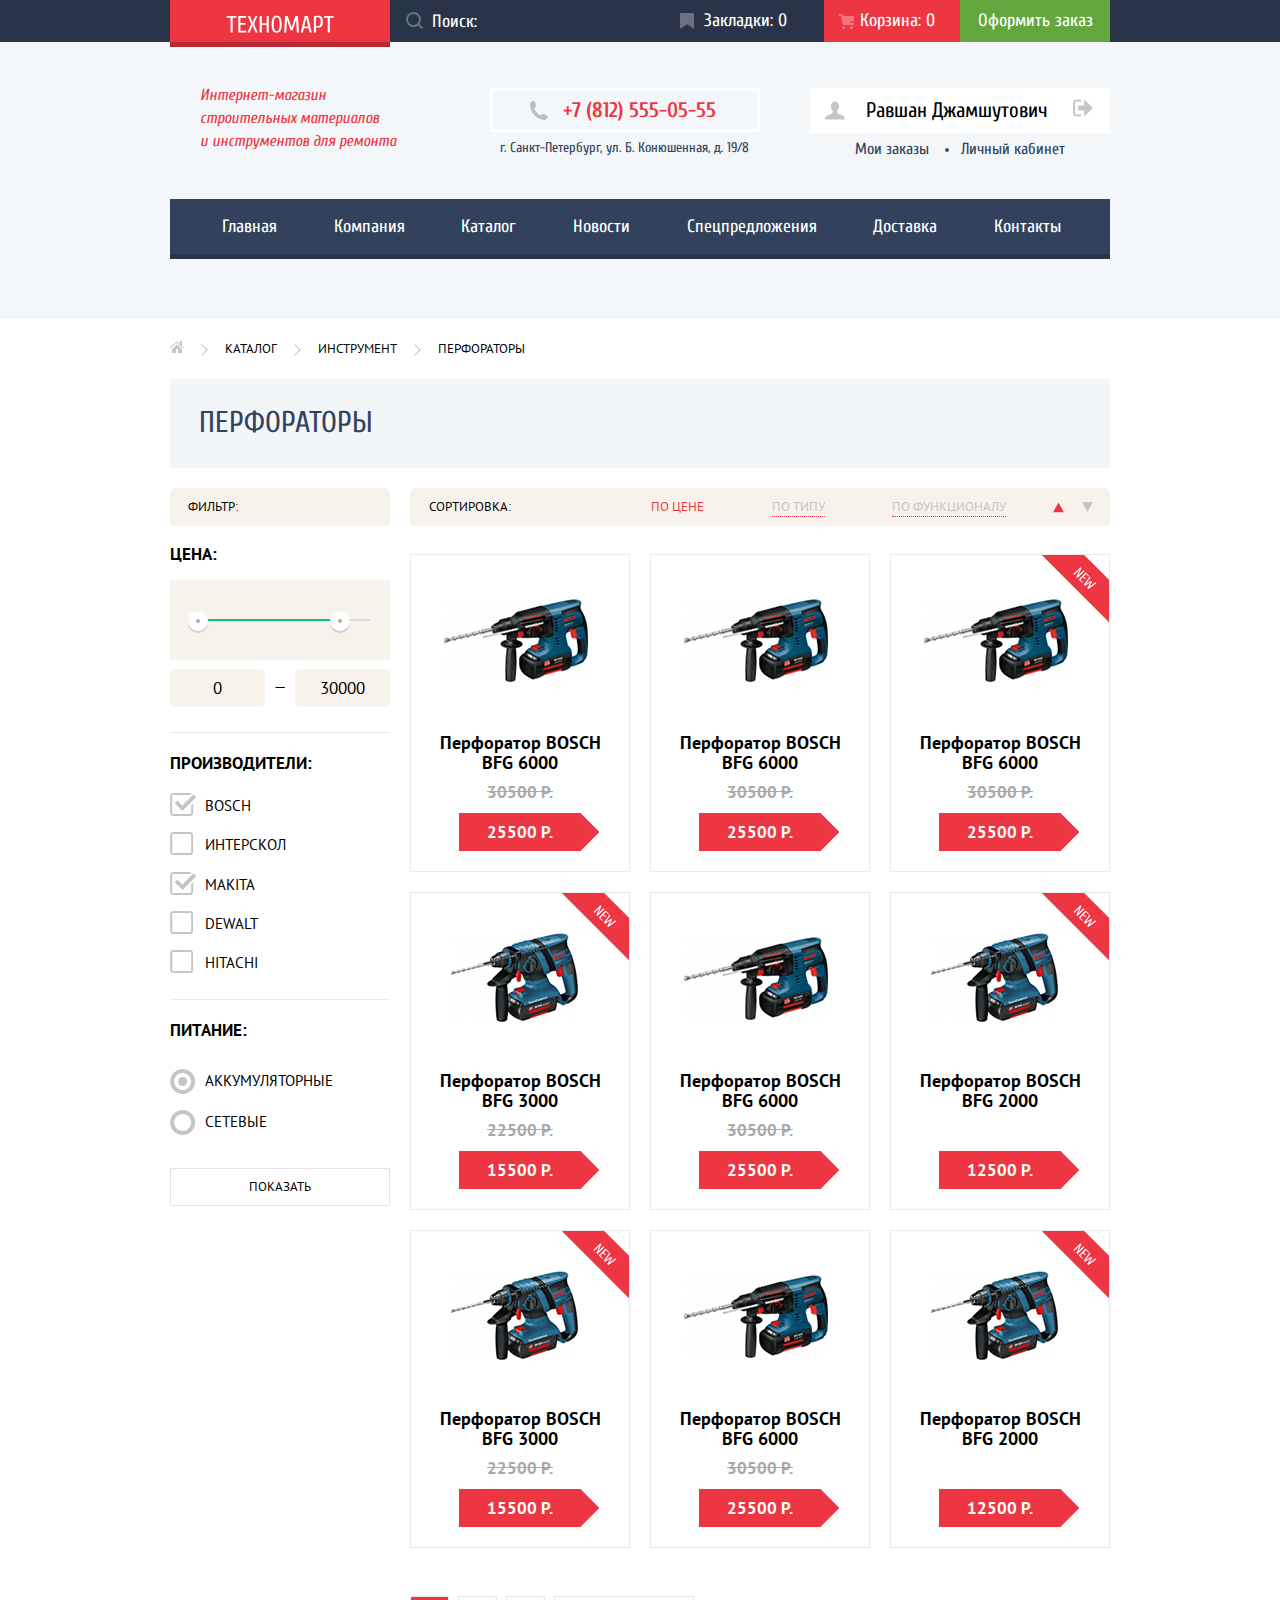
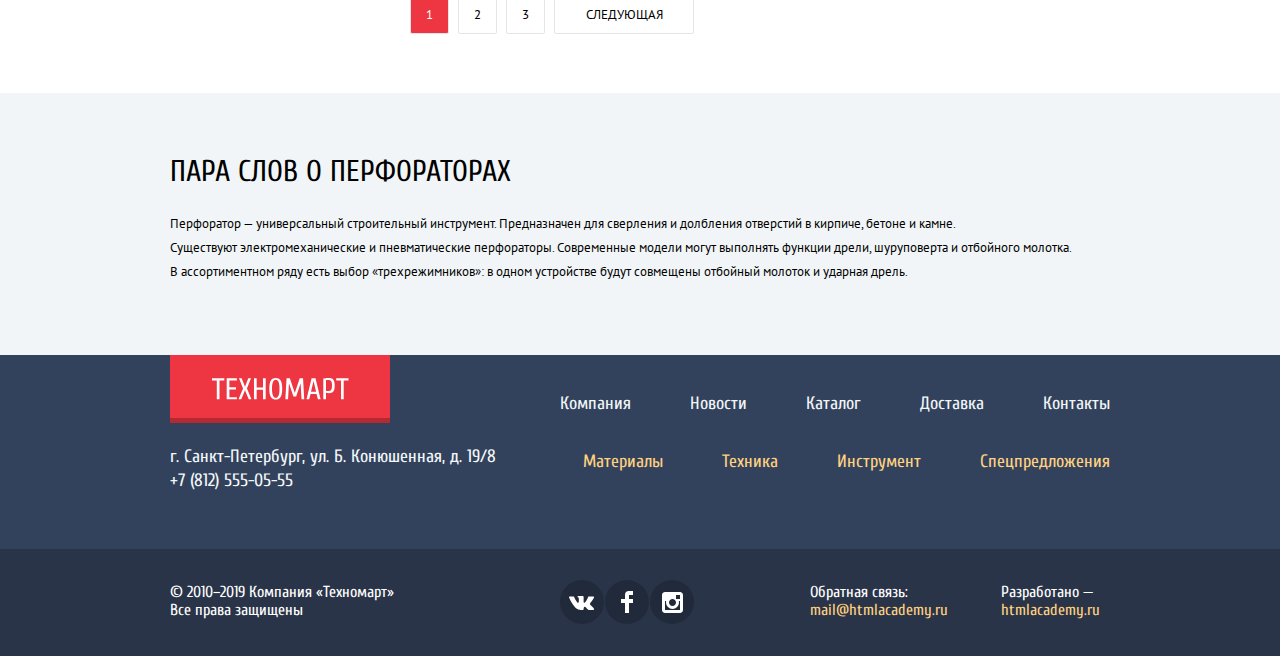
==== catalog.html @ 9fd70dff "Проект для защиты" ====
<!doctype html>
<html lang="ru">

<head>
  <meta charset="UTF-8">
  <meta content="width=device-width, initial-scale=1.0" name="viewport">
  <meta content="ie=edge" http-equiv="X-UA-Compatible">
  <link href="https://fonts.googleapis.com/css2?family=Cuprum:ital,wght@0,400;0,700;1,400;1,700&display=swap" rel="stylesheet">
  <link href="https://fonts.googleapis.com/css2?family=PT+Sans:ital,wght@0,400;0,700;1,400;1,700&display=swap" rel="stylesheet">
  <link href="./css/normalize.css" rel="stylesheet">
  <link href="./css/mini.css" rel="stylesheet">
  <title>HTML Academy: Техномарт</title>
</head>

<body>
  <header class="main-header">
    <div class="main-header-first-line-container">
      <div class="main-header-first-line-content">
        <a class="main-header-logo-container" href="./index.html">
          <img alt="Логотип Техномарта" height="18" src="./img/logo-technomart.svg" width="108">
        </a>
        <form action="https://echo.htmlacademy.ru" class="main-header-search-form" method="post">
          <label class="visually-hidden" for="header-search-field">Поиск по сайту</label>
          <input id="header-search-field" name="header-search-field" placeholder="Поиск:" type="text">
          <svg class="main-header-search-icon" fill="none" height="17" width="17" xmlns="http://www.w3.org/2000/svg">
            <path clip-rule="evenodd"
              d="M13.458 12.044L17 15.586 15.586 17l-3.542-3.542A7.465 7.465 0 0 1 7.5 15 7.5 7.5 0 1 1 15 7.5c0 1.643-.542 3.24-1.542 4.544zM7.5 2A5.506 5.506 0 0 0 2 7.5 5.506 5.506 0 0 0 7.5 13c3.032 0 5.5-2.468 5.5-5.5C13 4.467 10.532 2 7.5 2z"
              fill="#fff" fill-rule="evenodd" />
          </svg>
        </form>
        <ul class="header-user-nav">
          <li class="header-user-nav-marks"><a href="">Закладки: 0</a></li>
          <li class="header-user-nav-cart header-user-nav-cart-authorised"><a href="">Корзина: 0</a></li>
        </ul>
        <a class="main-header-order-button" href="">Оформить заказ</a>
      </div>
    </div>

    <div class="main-header-second-line-container">
      <div class="main-header-second-line-content">
        <p class="main-header-second-line-left">Интернет-магазин<br> строительных материалов<br> и инструментов для
          ремонта</p>
        <div class="main-header-second-line-middle-container">
          <a class="main-header-second-line-middle-telephone" href="tel:+78125550555">+7 (812) 555-05-55</a>
          <p class="main-header-second-line-middle-address">г. Санкт-Петербург, ул. Б. Конюшенная, д. 19/8</p>
        </div>
        <ul class="main-header-second-line-right-authorised">
          <li class="main-header-second-line-right-user-authorised">
            <a href="">
              <svg class="user-icon" fill="none" height="19" width="20" xmlns="http://www.w3.org/2000/svg">
                <path
                  d="M17.881 14.666c-2.144-.735-4.256-1.666-5.207-2.39-.657-.501-.77-1.618-.517-2.415 1.118-.903 1.864-2.477 1.864-4.278C14.021 2.776 12.221.5 10 .5S5.979 2.776 5.979 5.583c0 1.801.746 3.374 1.863 4.277.253.798.141 1.915-.517 2.416-.95.724-3.063 1.654-5.207 2.39C-.026 15.402 0 18.5 0 18.5h20s.025-3.099-2.119-3.834z"
                  fill="#C5C5C5" />
              </svg>
              <span>Равшан Джамшутович</span>
            </a>
            <button type="button">
              <svg fill="none" height="18" viewBox="0 0 20 18" width="20" xmlns="http://www.w3.org/2000/svg">
                <path d="M20 9L11.125 0.5V6.5H5.125V11.5H11.125V17.5L20 9Z" fill="#C5C5C5" />
                <path
                  d="M2.10601 14.452V3.548C2.12401 3.172 2.27701 2.491 3.11601 2.491H8.14301V0.5H3.11601C0.938006 0.5 0.112006 2.31 0.0870056 3.527V14.473C0.112006 15.689 0.938006 17.5 3.11601 17.5H8.14301V15.51H3.11601C2.27701 15.51 2.12401 14.827 2.10601 14.452Z"
                  fill="#C5C5C5" />
              </svg>
            </button>
          </li>
          <li class="main-header-second-line-right-underbuttons-authorised">
            <ul>
              <li><a href="">Мои заказы</a></li>
              <li><a href="">Личный кабинет</a></li>
            </ul>
          </li>
        </ul>
      </div>
    </div>
    <nav class="header-main-nav">
      <ul class="header-main-nav-list">
        <li><a href="./index.html">Главная</a></li>
        <li><a href="">Компания</a></li>
        <li><a href="./catalog.html">Каталог</a></li>
        <li><a href="">Новости</a></li>
        <li><a href="">Спецпредложения</a></li>
        <li><a href="">Доставка</a></li>
        <li><a href="">Контакты</a></li>
      </ul>
    </nav>
  </header>

  <main>

    <ul class="catalog-crumbs">
      <li class="catalog-crumbs-item"><a aria-label="Главная страница" href=""><img alt="" height="12" src="./img/icon-home.svg" width="14"></a>
      </li>
      <li class="catalog-crumbs-item"><a href="">Каталог</a></li>
      <li class="catalog-crumbs-item"><a href="">Инструмент</a></li>
      <li class="catalog-crumbs-item"><a href="">Перфораторы</a></li>
    </ul>

    <div class="catalog-heading-container">
      <h1 class="catalog-heading">Перфораторы</h1>
    </div>

    <div class="filter-and-catalog">
      <section class="catalog-filter">
        <h2>ФИЛЬТР:</h2>

        <form action="https://echo.htmlacademy.ru/">
          <fieldset>
            <legend>ЦЕНА:</legend>
            <div class="range-filter">
              <div class="range-controls">
                <div class="scale">
                  <div class="bar"></div>
                </div>
                <div class="toggle toggle-min"></div>
                <div class="toggle toggle-max"></div>
              </div>
              <div class="price-controls">
                <label>
                  <input name="min-price" type="text" value="0">
                </label>
                <span>—</span>
                <label>
                  <input name="max-price" type="text" value="30000">
                </label>
              </div>
            </div>
          </fieldset>

          <fieldset class="filter-manufacturers">
            <legend>ПРОИЗВОДИТЕЛИ:</legend>
            <ul>
              <li><input checked class="visually-hidden" id="bosch" name="bosch" type="checkbox"><label for="bosch">BOSCH</label></li>
              <li><input class="visually-hidden" id="interskol" name="interskol" type="checkbox"><label for="interskol">ИНТЕРСКОЛ</label>
              </li>
              <li><input checked class="visually-hidden" id="makita" name="makita" type="checkbox"><label for="makita">MAKIta</label>
              </li>
              <li><input class="visually-hidden" id="dewalt" name="dewalt" type="checkbox"><label for="dewalt">Dewalt</label></li>
              <li><input class="visually-hidden" id="hitachi" name="hitachi" type="checkbox"><label for="hitachi">Hitachi</label></li>
            </ul>
          </fieldset>

          <fieldset class="filter-powered">
            <legend>ПИТАНИЕ:</legend>
            <ul>
              <li><input checked class="visually-hidden" id="power-accumulator" name="power" type="radio" value="power-accumulator"><label for="power-accumulator">Аккумуляторные</label></li>
              <li><input class="visually-hidden" id="power-fork" name="power" type="radio" value="power-fork"><label for="power-fork">Сетевые</label></li>
            </ul>
          </fieldset>

          <button type="submit">ПОКАЗАТЬ</button>

        </form>
      </section>

      <section class="catalog">
        <h2 class="visually-hidden">Каталог товаров</h2>
        <section class="catalog-sorting">
          <h2 class="catalog-sorting-heading">СОРТИРОВКА:</h2>
          <ul class="catalog-sorting-options">
            <li>
              <button class="catalog-sorting-options-active" type="button">ПО ЦЕНЕ</button>
            </li>
            <li>
              <button type="button">ПО ТИПУ</button>
            </li>
            <li>
              <button type="button">ПО ФУНКЦИОНАЛУ</button>
            </li>
          </ul>

          <ul class="catalog-sorting-direction">
            <li class="catalog-sorting-direction-up catalog-sorting-direction-active">
              <button type="button">
                <svg fill="none" height="10" viewBox="0 0 11 10" width="11" xmlns="http://www.w3.org/2000/svg">
                  <path d="M5.5 10L0 0H11" fill="#C5C5C5" />
                </svg>
              </button>
              <span class="visually-hidden">По возрастанию</span></li>
            <li class="catalog-sorting-direction-down">
              <button type="button">
                <svg fill="none" height="10" viewBox="0 0 11 10" width="11" xmlns="http://www.w3.org/2000/svg">
                  <path d="M5.5 10L0 0H11" fill="#C5C5C5" />
                </svg>
              </button>
              <span class="visually-hidden">По убыванию</span></li>
          </ul>
        </section>

        <ul class="catalog-items-list">

          <li class="popular-item bosch-6000">
            <div class="popular-item-image-container">
              <img alt="Перфоратор BOSCH BFG 6000" class="popular-item-image" height="128" src="./img/popular-item3.png" width="144">
            </div>
            <div class="popular-item-description">
              <h3 class="popular-item-name">Перфоратор BOSCH BFG 6000</h3>
              <p class="popular-item-old-price">30500 Р.</p>
              <p class="popular-item-price">25500 Р.</p>
            </div>
            <div class="popular-item-hover-buttons">
              <button class="popular-item-hover-buy-button" type="button">КУПИТЬ</button>
              <button class="popular-item-hover-bookmark-button" type="button">В закладки</button>
            </div>
          </li>

          <li class="popular-item bosch-6000">
            <div class="popular-item-image-container">
              <img alt="Перфоратор BOSCH BFG 6000" class="popular-item-image" height="128" src="./img/popular-item3.png" width="144">
            </div>
            <div class="popular-item-description">
              <h3 class="popular-item-name">Перфоратор BOSCH BFG 6000</h3>
              <p class="popular-item-old-price">30500 Р.</p>
              <p class="popular-item-price">25500 Р.</p>
            </div>
            <div class="popular-item-hover-buttons">
              <button class="popular-item-hover-buy-button" type="button">КУПИТЬ</button>
              <button class="popular-item-hover-bookmark-button" type="button">В закладки</button>
            </div>
          </li>

          <li class="popular-item bosch-6000 new-label">
            <div class="popular-item-image-container">
              <img alt="Перфоратор BOSCH BFG 6000" class="popular-item-image" height="128" src="./img/popular-item3.png" width="144">
            </div>
            <div class="popular-item-description">
              <h3 class="popular-item-name">Перфоратор BOSCH BFG 6000</h3>
              <p class="popular-item-old-price">30500 Р.</p>
              <p class="popular-item-price">25500 Р.</p>
            </div>
            <div class="popular-item-hover-buttons">
              <button class="popular-item-hover-buy-button" type="button">КУПИТЬ</button>
              <button class="popular-item-hover-bookmark-button" type="button">В закладки</button>
            </div>
          </li>

          <li class="popular-item bosch-3000 new-label">
            <div class="popular-item-image-container">
              <img alt="Перфоратор BOSCH BFG 3000" class="popular-item-image" height="112" src="./img/popular-item2.png" width="127">
            </div>
            <div class="popular-item-description">
              <h3 class="popular-item-name">Перфоратор BOSCH BFG 3000</h3>
              <p class="popular-item-old-price">22500 Р.</p>
              <p class="popular-item-price">15500 Р.</p>
            </div>
            <div class="popular-item-hover-buttons">
              <button class="popular-item-hover-buy-button" type="button">КУПИТЬ</button>
              <button class="popular-item-hover-bookmark-button" type="button">В закладки</button>
            </div>
          </li>

          <li class="popular-item bosch-6000">
            <div class="popular-item-image-container">
              <img alt="Перфоратор BOSCH BFG 6000" class="popular-item-image" height="128" src="./img/popular-item3.png" width="144">
            </div>
            <div class="popular-item-description">
              <h3 class="popular-item-name">Перфоратор BOSCH BFG 6000</h3>
              <p class="popular-item-old-price">30500 Р.</p>
              <p class="popular-item-price">25500 Р.</p>
            </div>
            <div class="popular-item-hover-buttons">
              <button class="popular-item-hover-buy-button" type="button">КУПИТЬ</button>
              <button class="popular-item-hover-bookmark-button" type="button">В закладки</button>
            </div>
          </li>

          <li class="popular-item bosch-2000 new-label">
            <div class="popular-item-image-container">
              <img alt="Перфоратор BOSCH BFG 2000" class="popular-item-image" height="112" src="./img/popular-item4.png" width="127">
            </div>
            <div class="popular-item-description">
              <h3 class="popular-item-name">Перфоратор BOSCH BFG 2000</h3>
              <p class="popular-item-old-price"></p>
              <p class="popular-item-price">12500 Р.</p>
            </div>
            <div class="popular-item-hover-buttons">
              <button class="popular-item-hover-buy-button" type="button">КУПИТЬ</button>
              <button class="popular-item-hover-bookmark-button" type="button">В закладки</button>
            </div>
          </li>

          <li class="popular-item bosch-3000 new-label">
            <div class="popular-item-image-container">
              <img alt="Перфоратор BOSCH BFG 3000" class="popular-item-image" height="112" src="./img/popular-item2.png" width="127">
            </div>
            <div class="popular-item-description">
              <h3 class="popular-item-name">Перфоратор BOSCH BFG 3000</h3>
              <p class="popular-item-old-price">22500 Р.</p>
              <p class="popular-item-price">15500 Р.</p>
            </div>
            <div class="popular-item-hover-buttons">
              <button class="popular-item-hover-buy-button" type="button">КУПИТЬ</button>
              <button class="popular-item-hover-bookmark-button" type="button">В закладки</button>
            </div>
          </li>

          <li class="popular-item bosch-6000">
            <div class="popular-item-image-container">
              <img alt="Перфоратор BOSCH BFG 6000" class="popular-item-image" height="128" src="./img/popular-item3.png" width="144">
            </div>
            <div class="popular-item-description">
              <h3 class="popular-item-name">Перфоратор BOSCH BFG 6000</h3>
              <p class="popular-item-old-price">30500 Р.</p>
              <p class="popular-item-price">25500 Р.</p>
            </div>
            <div class="popular-item-hover-buttons">
              <button class="popular-item-hover-buy-button" type="button">КУПИТЬ</button>
              <button class="popular-item-hover-bookmark-button" type="button">В закладки</button>
            </div>
          </li>

          <li class="popular-item bosch-2000 new-label">
            <div class="popular-item-image-container">
              <img alt="Перфоратор BOSCH BFG 2000" class="popular-item-image" height="112" src="./img/popular-item4.png" width="127">
            </div>
            <div class="popular-item-description">
              <h3 class="popular-item-name">Перфоратор BOSCH BFG 2000</h3>
              <p class="popular-item-old-price"></p>
              <p class="popular-item-price">12500 Р.</p>
            </div>
            <div class="popular-item-hover-buttons">
              <button class="popular-item-hover-buy-button" type="button">КУПИТЬ</button>
              <button class="popular-item-hover-bookmark-button" type="button">В закладки</button>
            </div>
          </li>

        </ul>

        <div class="catalog-bottom-navigation">
          <ul class="catalog-bottom-navigation-pages">
            <li><a class="catalog-bottom-navigation-active" href="">1</a></li>
            <li><a href="">2</a></li>
            <li><a href="">3</a></li>
          </ul>
          <a class="catalog-bottom-navigation-next" href="">СЛЕДУЮЩАЯ</a>
        </div>

      </section>
    </div>

    <div class="small-info-section-container">
      <section class="small-info-section">
        <h2>ПАРА СЛОВ О ПЕРФОРАТОРАХ</h2>
        <p>Перфоратор — универсальный строительный инструмент. Предназначен для сверления и долбления отверстий в кирпиче,
          бетоне и камне.<br>
          Существуют электромеханические и пневматические перфораторы. Современные модели могут выполнять функции дрели,
          шуруповерта и отбойного молотка.<br>
          В ассортиментном ряду есть выбор «трехрежимников»: в одном устройстве будут совмещены отбойный молоток и ударная
          дрель.</p>
      </section>
    </div>

  </main>


  <footer class="main-footer">
    <div class="main-footer-top-container">
      <div class="main-footer-top">
        <div class="main-footer-top-left">
          <a href="./index.html">
            <div class="main-footer-top-left-logo-container">
              <img alt="Логотип Техномарта" src="./img/logo-technomart.svg" height="18" width="108">
            </div>
          </a>
          <p class="main-footer-top-left-contacts">г. Санкт-Петербург, ул. Б. Конюшенная, д. 19/8<br> <a href="tel:+78125550555">+7 (812) 555-05-55</a></p>
        </div>

        <div class="main-footer-top-right">
          <ul class="main-footer-top-right-menu-top">
            <li><a href="">Компания</a></li>
            <li><a href="">Новости</a></li>
            <li><a href="./catalog.html">Каталог</a></li>
            <li><a href="">Доставка</a></li>
            <li><a href="">Контакты</a></li>
          </ul>

          <ul class="main-footer-top-right-menu-bottom">
            <li><a href="">Материалы</a></li>
            <li><a href="">Техника</a></li>
            <li><a href="">Инструмент</a></li>
            <li><a href="">Спецпредложения</a></li>
          </ul>
        </div>
      </div>
    </div>

    <div class="main-footer-bottom-container">
      <div class="main-footer-bottom">

        <div class="main-footer-bottom-left">
          <p>© 2010–2019 Компания «Техномарт»<br>Все права защищены</p>
        </div>

        <div class="main-footer-bottom-middle">
          <ul class="main-footer-socials">
            <li class="main-footer-socials-vk"><a href=""></a></li>
            <li class="main-footer-socials-fb"><a href=""></a></li>
            <li class="main-footer-socials-insta"><a href=""></a></li>
          </ul>
        </div>

        <div class="main-footer-bottom-right">
          <p class="main-footer-bottom-right-email">Обратная связь:<br><a href="mailto:mail@htmlacademy.ru">mail@htmlacademy.ru</a>
          </p>
          <p class="main-footer-bottom-right-academy">Разработано —<br><a href="https://htmlacademy.ru/intensive/htmlcss">htmlacademy.ru</a>
          </p>
        </div>

      </div>
    </div>
  </footer>

  <div class="popup-cart-added">
    <button class="popup-cart-added-button-close" type="button"></button>
    <p class="popup-cart-added-message">Товар добавлен в корзину!</p>
    <div class="popup-cart-added-buttons">
      <a class="popup-cart-added-checkout-button" href="">ОФОРМИТЬ ЗАКАЗ</a>
      <a class="popup-cart-added-continue-button" href="">ПРОДОЛЖИТЬ ПОКУПКИ</a>
    </div>
  </div>

  <script src="js/mini.js"></script>
</body>

</html>
---- css/mini.css ----
:root{--section-dark-background:#293449;--logo-background:#ee3643;--white-color:#fff;--basic-green:#63a63e;--succes-green:#5fbb2d;--white-03:rgba(255, 255, 255, .3);--white-05:rgba(255, 255, 255, .5);--logo-background-active:#ba2732;--header-user-interface-active-background:#161d29;--black:#000;--header-background:#f4f7f9;--dark-text:#32425c;--basic-grey:#3d546f;--basic-greylight:#c5c5c5;--promo-orange:#ffbf47;--promo-blue:#3bbce3;--promo-purple:#dc91d8;--promo-green:#8ed78f;--promo-button-hover:rgba(197, 197, 197, .3);--promo-button-active:rgba(169, 169, 169, .3);--slider-button-hover:#ca2c37;--popular-items-header-background:#f9f5f0;--popular-item-border:#eaeaea;--popular-item-old-price:#a9a9a9;--popular-item-hover-buy-shadow:#367315;--popular-item-hover-buy-active:#518534;--popular-item-hover-shadow:rgba(0, 0, 0, .15);--services-background:#f1f5f7;--contact-popup-grey-background:#f4f4f4;--footer-top-background:#32425c;--services-slider-button-border-bottom:#293449;--services-slider-button-border-top:#405069;--main-footer-top-left-logo-container-box-shadow:rgba(0, 0, 0, .24);--main-footer-top-left-contacts-text-color:#f3f7f9;--main-footer-top-right-menu-bottom-text-color:#ffd180;--socials-background:#212a3a;--catalog-crumbs-item-border:#c1c6ce;--catalog-heading-container-background:#f2f6f8;--catalog-heading-color:#32425c;--catalog-filter-background:#f7f3ec;--range-controls-scale-background:#d6dcde;--popup-cart-added-buttons-background:#f1f1f1;--grey-border:#e5e5e5;--range-controls-toggle-box-shadow:#cfcfcf;--range-controls-toggle-background:#ababab;--range-controls-bar-background:#00ca74}*,::after,::before{box-sizing:border-box}.visually-hidden{position:absolute;clip:rect(0 0 0 0);width:1px;height:1px;margin:-1px}body{font-family:Cuprum,Arial,sans-serif;margin:0}.main-header{margin-bottom:60px;padding-bottom:60px;background-color:var(--header-background)}.main-header-first-line-container{background-color:var(--section-dark-background)}.main-header-first-line-content{display:flex;width:940px;margin:0 auto}.main-header-logo-container{display:flex;width:220px;height:47px;margin-bottom:-5px;background-color:var(--logo-background);box-shadow:inset 0 -5px 0 rgba(0,0,0,.24);justify-content:center;align-items:center}.main-header-logo-container:active{background-color:var(--logo-background-active)}.main-header-search-form{position:relative}.main-header-search-form input{font-family:Cuprum,Arial,sans-serif;font-size:18px;line-height:1.33;width:270px;height:42px;padding:9px 10px 9px 42px;color:var(--white-color);border:none;background-color:inherit}.main-header-search-form input:focus~.main-header-search-icon,.main-header-search-form input:hover~.main-header-search-icon{opacity:1}.main-header-search-form input:focus~.main-header-search-icon path{fill:var(--logo-background)}.main-header-search-form input:focus{color:var(--black);background-color:var(--white-color)}.main-header-search-form input::-webkit-input-placeholder{font-family:Cuprum,Arial,sans-serif;font-size:18px;line-height:1.33;color:var(--white-color)}.main-header-search-form input::-moz-placeholder{font-family:Cuprum,Arial,sans-serif;font-size:18px;line-height:1.33;color:var(--white-color)}.main-header-search-form input:-ms-input-placeholder{font-family:Cuprum,Arial,sans-serif;font-size:18px;line-height:1.33;color:var(--white-color)}.main-header-search-form input::-ms-input-placeholder{font-family:Cuprum,Arial,sans-serif;font-size:18px;line-height:1.33;color:var(--white-color)}.main-header-search-form input::placeholder{font-family:Cuprum,Arial,sans-serif;font-size:18px;line-height:1.33;color:var(--white-color)}.main-header-search-form input:focus::-webkit-input-placeholder{color:var(--black)}.main-header-search-form input:focus::-moz-placeholder{color:var(--black)}.main-header-search-form input:focus:-ms-input-placeholder{color:var(--black)}.main-header-search-form input:focus::-ms-input-placeholder{color:var(--black)}.main-header-search-form input:focus::placeholder{color:var(--black)}.main-header-search-icon{position:absolute;top:12px;left:16px;opacity:.3}.header-user-nav{display:flex;width:300px;margin:0;padding:0;list-style-type:none;align-items:center;justify-content:space-between;flex-wrap:wrap}.header-user-nav li{position:relative;display:flex;width:150px;min-height:42px;padding-left:20px;justify-content:center;align-items:center}.header-user-nav li.header-user-nav-cart{width:136px;padding-left:10px}.header-user-nav li::before{position:absolute;content:'';opacity:.3;background-repeat:no-repeat}.header-user-nav li:hover::before{opacity:1}.header-user-nav li:active{background-color:var(--header-user-interface-active-background)}.header-user-nav-marks::before{top:13px;left:20px;width:14px;height:16px;background-image:url(../img/icon-bookmark.svg)}.header-user-nav-cart::before{top:14px;left:15px;width:15px;height:15px;background-image:url(../img/icon-cart.svg)}.header-user-nav-cart-authorised{background-color:var(--logo-background)}.header-user-nav a{font-size:18px;line-height:1.33;text-decoration:none;color:var(--white-color)}.main-header-order-button{font-size:18px;line-height:1.33;display:flex;width:150px;text-decoration:none;color:var(--white-color);background-color:var(--basic-green);align-items:center;justify-content:center}.main-header-order-button:hover{background-color:var(--succes-green)}.main-header-order-button:active{color:var(--white-05);background-color:var(--basic-green)}.main-header-second-line-container{margin-bottom:25px}.main-header-second-line-content{display:grid;width:940px;margin:0 auto;grid-template-columns:300px 300px 300px;grid-column-gap:20px}.main-header-second-line-left{font-size:16px;font-style:italic;line-height:1.44;margin-top:42px;margin-left:30px;color:var(--logo-background)}.main-header-second-line-middle-container{display:flex;flex-direction:column}.main-header-second-line-middle-telephone{font-size:21px;font-weight:700;line-height:1.43;position:relative;width:270px;margin-top:46px;padding-top:4px;padding-bottom:4px;padding-left:70px;text-decoration:none;color:var(--logo-background);border:3px solid var(--white-color)}.main-header-second-line-middle-telephone::before{position:absolute;top:10px;left:36px;width:19px;height:19px;content:'';background-image:url(../img/icon-phone.svg);background-repeat:no-repeat}.main-header-second-line-middle-address{font-size:14px;line-height:1.71;margin-top:4px;margin-left:10px;color:var(--dark-text)}.main-header-second-line-right{font-size:21px;line-height:1;display:flex;margin-top:58px;list-style-type:none;justify-content:flex-end}.main-header-second-line-right li:not(:first-child){margin-left:10px}.main-header-second-line-right li{position:relative}.main-header-second-line-right a{padding:12px 24px;text-decoration:none;color:var(--black);background-color:var(--white-color)}.main-header-second-line-right a:hover{color:var(--logo-background)}.main-header-second-line-right a:hover~svg path{fill:var(--basic-grey)}.main-header-second-line-right a:active{color:var(--basic-greylight)}.main-header-second-line-right a:active~svg path{fill:var(--basic-greylight)}.main-header-second-line-right-enter a{padding-right:27px;padding-left:45px}.main-header-second-line-right-enter svg{position:absolute;top:2px;left:18px}.header-main-nav{width:940px;margin:0 auto}.header-main-nav-list{display:flex;margin:0;padding:0 25px;list-style-type:none;background-color:var(--dark-text);box-shadow:inset 0 -5px 0 var(--section-dark-background);flex-wrap:wrap;justify-content:space-between}.header-main-nav-list a{font-size:18px;line-height:1.33;display:block;padding:16px 24px 20px 27px;text-decoration:none;color:var(--white-color)}.header-main-nav-list a:hover{background-color:var(--section-dark-background)}.header-main-nav-list a:active{color:var(--white-05)}.main-promo{display:grid;width:940px;margin:0 auto 60px;grid-template-columns:repeat(3,300px);gap:20px}.promo-card{position:relative;display:flex;flex-direction:column;min-height:123px;padding:20px 20px 21px 23px}.promo-card::before{position:absolute;content:'';background-repeat:no-repeat}.promo-card p{font-size:24px;font-weight:700;line-height:1.25;width:135px;margin:0 0 14px;color:var(--white-color)}.promo-card a{font-size:14px;line-height:1.29;width:135px;padding-top:10px;padding-bottom:10px;text-align:center;text-decoration:none;text-transform:uppercase;color:var(--white-color);background-color:var(--white-03)}.promo-card a:hover{background-color:var(--promo-button-hover)}.promo-card a:active{background-color:var(--promo-button-active)}.promo-materials{background-color:var(--promo-orange)}.promo-materials::before{top:31px;right:43px;width:44px;height:65px;background-image:url(../img/icon-1.svg)}.promo-instrument{background-color:var(--promo-blue)}.promo-instrument::before{top:34px;right:31px;width:75px;height:61px;background-image:url(../img/icon-2.svg)}.promo-techs{background-color:var(--promo-purple)}.promo-techs::before{top:31px;right:31px;width:78px;height:62px;background-image:url(../img/icon-3.svg)}.promo-discount{background-color:var(--promo-green)}.promo-discount::before{top:26px;right:45px;width:59px;height:72px;background-image:url(../img/icon-4.svg)}.promo-delivery{background-color:var(--promo-orange)}.promo-delivery::before{top:32px;right:31px;width:78px;height:63px;background-image:url(../img/icon-5.svg)}.promo-slider{position:relative;display:flex;flex-direction:column;grid-column:1/3;grid-row:2/4}.slider-item{display:flex;flex-direction:column;width:100%;height:100%;padding-top:23px;padding-bottom:27px;padding-left:24px;background-color:var(--black);justify-content:space-between;align-items:flex-start}.slider-item-header{font-size:36px;font-weight:700;line-height:1;margin:0 0 5px;text-transform:uppercase;color:var(--white-color)}.slider-item-description{font-size:18px;line-height:1.33;margin:0;color:var(--white-color)}.promo-slider-catalog-button{font-size:14px;line-height:1.29;display:flex;width:192px;min-height:38px;text-align:center;text-decoration:none;text-transform:uppercase;color:var(--white-color);background-color:var(--logo-background);align-items:center;justify-content:center}.promo-slider-catalog-button:hover{background-color:var(--slider-button-hover)}.promo-slider-catalog-button:active{background-color:var(--logo-background-active)}.promo-slider-perfo{background-image:url(../img/slider-perfo.jpg)}.promo-slider-drill{background-image:url(../img/slider-drill.jpg)}.slider-arrow{position:absolute;width:22px;height:40px;cursor:pointer;border:none;background-color:transparent;background-image:url(../img/slider-arrow.svg)}.slider-arrow-left{bottom:104px;left:24px}.slider-arrow-right{right:20px;bottom:104px;transform:rotate(180deg)}.slider-radios{position:absolute;bottom:36px;left:295px;display:flex}.slider-radio{width:10px;height:10px;padding:0;cursor:pointer;border:none;border-radius:50%;background-color:var(--white-color)}.slider-radio:not(:last-child){margin-right:10px}.slider-radio-active{position:relative}.slider-radio-active::before{position:absolute;top:2px;left:2px;width:6px;height:6px;content:'';border-radius:50%;background-color:var(--logo-background)}.new-label{position:relative}.new-label::after{position:absolute;z-index:5;top:0;right:0;width:70px;height:70px;content:'';background-image:url(../img/new.svg)}.popular-items{width:940px;margin:0 auto 70px}.popular-items-header,.popular-manufact-header{display:flex;min-height:89px;margin-bottom:20px;padding-right:14px;padding-left:28px;background-color:var(--popular-items-header-background);align-items:center;justify-content:space-between}.popular-items-header-heading,.popular-manufact-header-heading{font-size:30px;font-weight:400;line-height:1;max-width:620px;text-transform:uppercase;color:var(--dark-text)}.popular-items-header-button,.popular-manufact-header-button{font-size:14px;line-height:1.29;width:192px;padding-top:11px;padding-bottom:9px;text-align:center;text-decoration:none;text-transform:uppercase;color:var(--white-color);background-color:var(--logo-background)}.popular-items-header-button:hover,.popular-manufact-header-button:hover{background-color:var(--slider-button-hover)}.popular-items-header-button:active,.popular-manufact-header-button:active{background-color:var(--logo-background-active)}.popular-items-list{display:grid;margin:0 0 50px;padding:0;list-style-type:none;grid-template-columns:220px 220px 220px 220px;gap:20px}.popular-item{position:relative;min-height:318px;padding-bottom:21px;border:1px solid var(--popular-item-border)}.popular-item:hover .popular-item-hover-buttons{display:flex}.popular-item:hover{box-shadow:0 4px 20px var(--popular-item-hover-shadow)}.popular-item-image-container{width:100%;height:178px}.bosch-9000 img{margin:6px 18px 8px}.bosch-3000 img{margin:29px 53px 37px 40px}.bosch-6000 img{margin:22px 43px 23px 33px}.bosch-2000 img{margin:29px 53px 37px 40px}.popular-item-description{display:flex;flex-direction:column;min-height:118px;align-items:center}.popular-item-name{font-family:'PT Sans',Arial,sans-serif;font-size:18px;font-weight:700;line-height:1.11;width:185px;margin:0 0 10px;text-align:center;color:var(--black)}.popular-item-old-price{font-family:'PT Sans',Arial,sans-serif;font-size:17px;font-weight:700;line-height:1.06;margin:0;text-align:center;text-transform:uppercase;color:var(--popular-item-old-price);-webkit-text-decoration-line:line-through;text-decoration-line:line-through}.popular-item-price{font-family:'PT Sans',Arial,sans-serif;font-size:17px;font-weight:700;line-height:1.06;position:relative;display:flex;width:122px;min-height:38px;margin:auto 0 0;text-align:center;text-transform:uppercase;color:var(--white-color);background-color:var(--logo-background);align-items:center;justify-content:center}.popular-item-price::after{position:absolute;top:6px;right:-13px;width:26px;height:26px;content:'';transform:rotate(45deg);background-color:var(--logo-background)}.popular-item-hover-buttons{position:absolute;top:0;left:0;display:none;flex-direction:column;width:218px;height:178px;background-color:var(--white-color);align-items:center}.popular-item-hover-buy-button{font-family:Cuprum,Arial,sans-serif;font-size:14px;line-height:1.29;position:relative;z-index:20;width:135px;min-height:38px;margin-top:38px;margin-bottom:10px;padding-left:13px;cursor:pointer;text-align:center;text-transform:uppercase;color:var(--white-color);border:none;border-radius:2px;background:var(--basic-green);box-shadow:inset 0 -3px 0 var(--popular-item-hover-buy-shadow)}.popular-item-hover-buy-button::before{position:absolute;top:10px;left:30px;width:15px;height:15px;content:'';opacity:.3;background-image:url(../img/icon-cart.svg)}.popular-item-hover-buy-button:hover{background-color:var(--succes-green)}.popular-item-hover-buy-button:active{background-color:var(--popular-item-hover-buy-active)}.popular-item-hover-bookmark-button{font-family:Cuprum,Arial,sans-serif;font-size:14px;line-height:1.29;width:135px;min-height:38px;cursor:pointer;text-align:center;text-transform:uppercase;color:var(--dark-text);border:3px solid var(--basic-green);border-radius:2px;background-color:inherit}.popular-item-hover-bookmark-button:hover{border-color:var(--dark-text)}.popular-item-hover-bookmark-button:active{opacity:.5}.popular-manufact{width:940px;margin:0 auto 70px}.popular-manufact-list{display:grid;margin:0;padding:0;list-style-type:none;grid-template-columns:220px 220px 220px 220px;gap:20px;grid-auto-rows:145px}.popular-manufact-list li{display:flex;border:1px solid var(--popular-item-border);align-items:center;justify-content:center}.popular-manufact-list li:hover{box-shadow:0 4px 20px var(--popular-item-hover-shadow)}.popular-manufact-list li:active{opacity:.5}.popular-manufact-list li a{display:flex;width:100%;height:100%;align-items:center;justify-content:center}.services{background-color:var(--services-background)}.services-wrapper{width:940px;margin:0 auto;padding-top:64px}.services-header{font-size:30px;font-weight:400;line-height:1;margin-top:0;margin-bottom:25px;text-transform:uppercase}.services-description{font-family:'PT Sans',Arial,sans-serif;font-size:13px;line-height:1.85}.services-slider-container{display:grid;grid-template-columns:320px 620px}.services-slider-buttons{position:relative;display:grid;min-height:279px;margin:0;padding:55px 0 0;list-style-type:none;grid-template-columns:240px;grid-auto-rows:minmax(62px,-webkit-min-content);grid-auto-rows:minmax(62px,min-content)}.services-slider-buttons::after{position:absolute;left:230px;width:10px;height:279px;content:'';background-image:url(../img/slider-shadow.png)}.services-slider-button{font-family:Cuprum,Arial,sans-serif;font-size:21px;font-weight:700;line-height:1.43;display:flex;width:100%;height:100%;padding-left:22px;cursor:pointer;color:var(--white-color);border:none;border-top:1px solid var(--services-slider-button-border-top);border-bottom:1px solid var(--services-slider-button-border-bottom);background-color:var(--dark-text);align-items:center}.services-slider-button:hover:not(.service-slider-button-active){background-color:var(--section-dark-background)}.service-slider-button-active{color:var(--dark-text);border-top:1px solid var(--white-color);border-bottom:1px solid var(--white-color);background-color:var(--white-color)}.services-slides{margin:0;padding:55px 0 0;list-style-type:none}.services-slide{position:relative;z-index:2;min-height:283px}.services-slide h3{font-size:30px;font-weight:400;line-height:1;margin-top:0;margin-bottom:30px;text-transform:uppercase;color:var(--dark-text)}.services-slide p{font-family:'PT Sans',Arial,sans-serif;font-size:13px;line-height:1.85;width:313px;margin-bottom:26px}.services-slide a{font-size:14px;line-height:1.29;display:flex;width:195px;padding-top:11px;padding-bottom:9px;text-align:center;text-decoration:none;text-transform:uppercase;color:var(--white-color);background-color:var(--logo-background);justify-content:center;align-items:center}.services-slide a:hover{background-color:var(--slider-button-hover)}.services-slide a:active{background-color:var(--logo-background-active)}.services-slide::after{position:absolute;z-index:-1;right:0;bottom:0;content:'';background-repeat:no-repeat}.services-delivery-slide::after{width:468px;height:261px;background-image:url(../img/slider-car.png)}.services-warranty-slide::after{width:389px;height:283px;background-image:url(../img/slider-garanty.png)}.services-credit-slide::after{width:465px;height:285px;background-image:url(../img/slider-credit.png)}.about-and-contacts{display:grid;width:940px;margin:0 auto;padding-top:72px;padding-bottom:70px;grid-template-columns:620px 300px;gap:20px}.about,.contacts{display:flex;flex-direction:column}.about-header,.contacts-header{font-size:30px;font-weight:400;line-height:1;margin-top:0;margin-bottom:12px;text-transform:uppercase}.about-and-contacts p{font-family:'PT Sans',Arial,sans-serif;font-size:13px;line-height:1.85;margin-bottom:12px}.about-first-paragraph,.about-second-paragraph{width:478px}p.about-second-paragraph{margin-bottom:1px}.about-partners-list{margin:0 0 9px;padding:0;list-style-type:none}.about-partners-list li{font-size:18px;line-height:1.33;position:relative;margin-bottom:12px;padding-left:37px}.about-partners-list li::before{position:absolute;top:12px;left:0;width:25px;height:2px;content:'';background-color:var(--logo-background)}p.contacts-paragraph{margin-bottom:32px}.about-button,.contacts-button{font-size:14px;line-height:1.29;display:flex;min-height:38px;margin-top:auto;text-align:center;text-decoration:none;text-transform:uppercase;color:var(--white-color);background-color:var(--logo-background);align-items:center;justify-content:center}.about-button:hover,.contacts-button:hover{background-color:var(--slider-button-hover)}.about-button:active,.contacts-button:active{background-color:var(--logo-background-active)}.about-button{width:220px}.contacts-button{width:300px}.write-us-popup{position:fixed;z-index:100;top:calc(50% - 215px);left:calc(50% - 310px);width:620px;min-height:430px;padding-top:46px;background-color:var(--white-color);box-shadow:0 4px 20px var(--popular-item-hover-shadow)}.write-us-popup::before{position:absolute;top:0;left:0;width:100%;height:7px;content:'';background-color:var(--logo-background)}.write-us-popup-button-close{position:absolute;top:21px;right:11px;width:21px;height:21px;cursor:pointer;border:none;background-color:inherit;background-image:url(../img/icon-close.svg);background-size:cover}.write-us-form{display:grid;grid-template-columns:60px 220px 220px 60px;grid-column-gap:20px}.write-us-form label{font-size:18px;line-height:1.33;margin-bottom:11px}.write-us-form-email-container,.write-us-form-name-container,.write-us-form-text-container{display:flex;flex-direction:column}.write-us-form input{font-family:'PT Sans',Arial,sans-serif;font-size:13px;line-height:1.85;width:220px;height:38px;padding:7px 10px 7px 12px;color:var(--popular-item-old-price);border:2px solid var(--basic-greylight);border-radius:2px}.write-us-form input:focus{color:var(--black)}.write-us-form textarea{font-family:'PT Sans',Arial,sans-serif;font-size:13px;line-height:1.85;width:460px;height:114px;padding:7px 10px 7px 12px;color:var(--popular-item-old-price);border:2px solid var(--basic-greylight);border-radius:2px}.write-us-form textarea:focus{color:var(--black)}.write-us-form-name-container{margin-bottom:13px;grid-column:2/3}.write-us-form-email-container{margin-bottom:13px;grid-column:3/4}.write-us-form-text-container{margin-bottom:37px;grid-column:2/4}.write-us-form-button-container{display:flex;min-height:112px;background-color:var(--contact-popup-grey-background);grid-column:1/5;justify-content:center;align-items:center}.write-us-form button[type=submit]{font-family:Cuprum,Arial,sans-serif;font-size:14px;line-height:1.29;display:flex;width:460px;min-height:38px;cursor:pointer;text-align:center;text-decoration:none;text-transform:uppercase;color:var(--white-color);border:none;background-color:var(--logo-background);align-items:center;justify-content:center}.write-us-form button[type=submit]:hover{background-color:var(--slider-button-hover)}.write-us-form button[type=submit]:active{background-color:var(--logo-background-active)}@-webkit-keyframes bounce{0%{transform:translateY(-2000px)}70%{transform:translateY(30px)}90%{transform:translateY(-10px)}100%{transform:translateY(0)}}@keyframes bounce{0%{transform:translateY(-2000px)}70%{transform:translateY(30px)}90%{transform:translateY(-10px)}100%{transform:translateY(0)}}@-webkit-keyframes shake{0%,100%{transform:translateX(0)}10%,30%,50%,70%,90%{transform:translateX(-10px)}20%,40%,60%,80%{transform:translateX(10px)}}@keyframes shake{0%,100%{transform:translateX(0)}10%,30%,50%,70%,90%{transform:translateX(-10px)}20%,40%,60%,80%{transform:translateX(10px)}}.modal-show{display:block;-webkit-animation:bounce .6s;animation:bounce .6s}.modal-error{-webkit-animation:shake .6s;animation:shake .6s}.map-popup{position:fixed;z-index:100;top:calc(50% - 225px);left:calc(50% - 470px);width:940px;height:450px;background-color:var(--white-color);box-shadow:0 4px 20px var(--popular-item-hover-shadow)}.map-popup::before{position:absolute;top:0;left:0;width:100%;height:7px;content:'';background-color:var(--logo-background)}.map-popup-button-close{position:absolute;top:21px;right:11px;width:21px;height:21px;cursor:pointer;border:none;background-color:transparent;background-image:url(../img/icon-close.svg);background-size:cover}.main-footer-top-container{background-color:var(--footer-top-background)}.main-footer-top{display:grid;width:940px;margin:0 auto;padding-bottom:38px;grid-template-columns:380px 560px}.main-footer-top-left{display:flex;flex-direction:column}.main-footer-top-left-logo-container{display:flex;width:220px;height:68px;margin-bottom:4px;background-color:var(--logo-background);box-shadow:inset 0 -5px 0 var(--main-footer-top-left-logo-container-box-shadow);align-items:center;justify-content:center}.main-footer-top-left-logo-container img{width:138px;height:23px}.main-footer-top-left-contacts{font-size:18px;line-height:1.33;color:var(--main-footer-top-left-contacts-text-color)}.main-footer-top-left-contacts a{text-decoration:none;color:inherit}.main-footer-top-right{display:flex;flex-direction:column;padding-top:37px}.main-footer-top-right-menu-bottom,.main-footer-top-right-menu-top{display:flex;margin:0;padding:0;list-style-type:none;flex-wrap:wrap;justify-content:flex-end}.main-footer-top-right-menu-top{margin-bottom:34px}.main-footer-top-right-menu-bottom li:not(:first-child),.main-footer-top-right-menu-top li:not(:first-child){margin-left:59px}.main-footer-top-right-menu-bottom a,.main-footer-top-right-menu-top a{font-size:18px;line-height:1.33;text-decoration:none}.main-footer-top-right-menu-top a{color:var(--services-background)}.main-footer-top-right-menu-bottom a{color:var(--main-footer-top-right-menu-bottom-text-color)}.main-footer-top-right-menu-bottom a:hover,.main-footer-top-right-menu-top a:hover{text-decoration:underline}.main-footer-top-right-menu-bottom a:active,.main-footer-top-right-menu-top a:active{text-decoration:none;opacity:.5}.main-footer-bottom-container{background-color:var(--services-slider-button-border-bottom)}.main-footer-bottom{display:grid;width:940px;min-height:107px;margin:0 auto;grid-template-columns:repeat(3,300px);-webkit-column-gap:20px;-moz-column-gap:20px;column-gap:20px;align-items:center}.main-footer-bottom-left p{font-size:16px;line-height:1.12;color:var(--white-color)}.main-footer-socials{display:flex;margin:0;padding:0 0 0 70px;list-style-type:none;flex-wrap:wrap}.main-footer-socials li:not(:last-child){margin-right:1px}.main-footer-socials-fb a,.main-footer-socials-insta a,.main-footer-socials-vk a{display:block;width:44px;height:44px;border-radius:50%;background-color:var(--socials-background)}.main-footer-socials-vk a{background-image:url(../img/icon-vk.svg);background-repeat:no-repeat;background-position:50% 50%}.main-footer-socials-fb a{background-image:url(../img/icon-fb.svg);background-repeat:no-repeat;background-position:50% 50%}.main-footer-socials-insta a{background-image:url(../img/icon-insta.svg);background-repeat:no-repeat;background-position:50% 50%}.main-footer-socials-fb a:hover,.main-footer-socials-insta a:hover,.main-footer-socials-vk a:hover{background-color:var(--logo-background)}.main-footer-bottom-right{display:flex;flex-wrap:wrap}.main-footer-bottom-right p{font-size:16px;line-height:1.12;color:var(--white-color)}.main-footer-bottom-right a{text-decoration:none;color:var(--main-footer-top-right-menu-bottom-text-color)}.main-footer-bottom-right a:hover{text-decoration:underline}.main-footer-bottom-right a:active{text-decoration:none;color:var(--logo-background)}.main-footer-bottom-right-email{margin-right:53px}.main-header-second-line-right-authorised{margin:0;padding:46px 0 0;list-style-type:none}.main-header-second-line-right-user-authorised{display:flex;width:300px;min-height:45px;margin-bottom:7px;padding-right:17px;padding-left:15px;background-color:var(--white-color);justify-content:space-between;align-items:center}.main-header-second-line-right-user-authorised a{font-size:21px;line-height:1;display:flex;text-align:center;text-decoration:none;color:var(--black);justify-content:space-between;align-items:center}.main-header-second-line-right-user-authorised a:hover path{fill:var(--basic-grey)}.main-header-second-line-right-user-authorised a:active{color:var(--basic-greylight)}.main-header-second-line-right-user-authorised a:active path{fill:var(--basic-greylight)}.main-header-second-line-right-user-authorised .user-icon{width:20px;height:19px;margin-right:21px;flex-shrink:0}.main-header-second-line-right-user-authorised button{padding:0;cursor:pointer;border:none;background-color:inherit}.main-header-second-line-right-user-authorised button:hover path{fill:var(--basic-grey)}.main-header-second-line-right-user-authorised button:active path{fill:var(--basic-greylight)}.main-header-second-line-right-underbuttons-authorised{display:flex;justify-content:center;align-items:center}.main-header-second-line-right-underbuttons-authorised ul{display:flex;width:210px;margin:0;padding:0;list-style-type:none;flex-wrap:wrap;justify-content:space-between}.main-header-second-line-right-underbuttons-authorised li{position:relative}.main-header-second-line-right-underbuttons-authorised li:not(:last-child)::after{position:absolute;top:8px;right:-20px;width:4px;height:4px;content:'';border-radius:50%;background-color:var(--basic-grey)}.main-header-second-line-right-underbuttons-authorised a{font-size:16px;line-height:1.12;text-align:center;text-decoration:none;color:var(--dark-text)}.main-header-second-line-right-underbuttons-authorised a:hover{color:var(--logo-background)}.main-header-second-line-right-underbuttons-authorised a:active{color:var(--basic-greylight)}.catalog-crumbs{display:flex;width:940px;min-height:60px;margin:-60px auto 0;padding:0;list-style-type:none;align-items:center;flex-wrap:wrap}.catalog-crumbs-item{position:relative;margin-right:41px}.catalog-crumbs-item:not(:last-child)::after{position:absolute;top:7px;right:-22px;width:8px;height:8px;content:'';transform:rotate(-45deg);border-right:1px solid var(--catalog-crumbs-item-border);border-bottom:1px solid var(--catalog-crumbs-item-border)}.catalog-crumbs-item a{font-family:'PT Sans',Arial,sans-serif;font-size:13px;line-height:1.38;text-decoration:none;text-transform:uppercase;color:var(--black)}.catalog-heading-container{display:flex;width:940px;min-height:89px;margin:0 auto 20px;padding-right:29px;padding-left:29px;background-color:var(--catalog-heading-container-background);align-items:center}.catalog-heading{font-size:30px;font-weight:400;line-height:1;text-transform:uppercase;color:var(--catalog-heading-color)}.filter-and-catalog{display:grid;width:940px;margin:0 auto;grid-template-columns:220px 700px;grid-column-gap:20px}.catalog-filter h2{font-family:'PT Sans',Arial,sans-serif;font-size:13px;font-weight:400;line-height:1.38;margin-top:0;padding:10px 18px;text-transform:uppercase;border-radius:5px;background-color:var(--catalog-filter-background)}.catalog-filter form{padding-top:3px}.catalog-filter fieldset{margin:0;padding:0;border:none}.catalog-filter fieldset:not(:last-of-type){margin-bottom:16px;padding-bottom:25px;border-bottom:1px solid var(--popular-item-border)}.catalog-filter legend{font-family:'PT Sans',Arial,sans-serif;font-size:17px;font-weight:700;line-height:1.76;margin-bottom:10px;padding:0;text-transform:uppercase}.range-controls{position:relative;width:220px;height:80px;margin-bottom:9px;padding:39px 20px;background-color:var(--catalog-filter-background)}.range-controls .scale{height:2px;background:var(--range-controls-scale-background)}.range-controls .bar{width:85%;height:2px;background:var(--range-controls-bar-background)}.range-controls .toggle{position:absolute;top:31px;left:0;width:20px;height:20px;padding:0;cursor:pointer;border:8px solid var(--white-color);border-radius:50%;background-color:var(--range-controls-toggle-background);box-shadow:0 2px 1px 0 var(--range-controls-toggle-box-shadow)}.range-controls .toggle-min{left:18px}.range-controls .toggle-max{left:160px}.price-controls{display:flex;justify-content:space-between;align-items:center}.price-controls input{font-family:'PT Sans',Arial,sans-serif;font-size:17px;font-weight:400;font-style:normal;line-height:1.06;display:flex;width:95px;height:38px;text-align:center;text-transform:uppercase;color:var(--black);border:none;border-radius:5px;background-color:var(--catalog-filter-background);align-items:center}.filter-manufacturers legend{margin-bottom:18px}.filter-manufacturers ul,.filter-powered ul{font-family:'PT Sans',Arial,sans-serif;font-size:15px;line-height:1.27;margin:0;padding:0;list-style-type:none;text-transform:uppercase}.filter-manufacturers li,.filter-powered li{padding-left:35px}.filter-manufacturers label,.filter-powered label{position:relative;cursor:pointer}.filter-manufacturers label::before{position:absolute;top:-3px;left:-35px;width:23px;height:23px;content:'';background:url(../img/checkbox-off.svg)}.filter-manufacturers label:hover::before{background:url(../img/checkbox-off-hover.svg)}.filter-manufacturers input:checked~label::before{width:26px;height:23px;background:url(../img/checkbox-on.svg)}.filter-manufacturers input:checked~label:hover::before{background:url(../img/checkbox-on-hover.svg)}.filter-powered label::before{position:absolute;top:-2px;left:-35px;width:25px;height:25px;content:'';background:url(../img/radio-off.svg)}.filter-powered label:hover::before{background:url(../img/radio-off-hover.svg)}.filter-powered input:checked~label::before{position:absolute;top:-2px;left:-35px;width:25px;height:25px;content:'';background:url(../img/radio-on.svg)}.filter-powered input:checked~label:hover::before{background:url(../img/radio-on-hover.svg)}.filter-manufacturers li:not(:last-child){margin-bottom:20px}.filter-manufacturers li:last-child{margin-bottom:2px}fieldset.filter-powered{padding-bottom:15px}.filter-powered legend{margin-bottom:25px}.filter-powered li{margin-bottom:22px}.catalog-filter button[type=submit]{font-family:'PT Sans',Arial,sans-serif;font-size:13px;line-height:1.38;display:flex;width:220px;min-height:38px;cursor:pointer;text-align:center;border:1px solid var(--grey-border);background-color:inherit;align-items:center;justify-content:center}.catalog-filter button[type=submit]:hover{border:1px solid var(--basic-greylight)}.catalog-filter button[type=submit]:active{border:1px solid var(--logo-background)}.catalog-sorting{display:flex;min-height:38px;margin-bottom:28px;padding-right:12px;padding-left:19px;border-radius:5px;background-color:var(--catalog-filter-background);flex-wrap:wrap;align-items:center}.catalog-sorting-heading{font-family:'PT Sans',Arial,sans-serif;font-size:13px;font-weight:400;line-height:1.38;margin:0 140px 0 0;padding-top:10px;padding-bottom:10px}.catalog-sorting-options{display:flex;width:355px;margin:0;padding:0;list-style-type:none;align-items:center;justify-content:space-between;flex-wrap:wrap}.catalog-sorting-options button{font-family:'PT Sans',Arial,sans-serif;font-size:13px;line-height:1.38;padding:0;cursor:pointer;color:var(--basic-greylight);border:none;border-bottom:1px dotted var(--logo-background);background-color:inherit}.catalog-sorting-options button:hover{color:var(--black);border-bottom:1px solid var(--logo-background)}.catalog-sorting-options button:active{color:var(--logo-background);border-bottom:none}.catalog-sorting-options button.catalog-sorting-options-active{color:var(--logo-background);border-bottom:none}.catalog-sorting-direction{display:flex;width:50px;margin:0 0 0 auto;padding:0;list-style-type:none;align-items:center;justify-content:space-between}.catalog-sorting-direction button{padding:5px;cursor:pointer;border:none;background-color:inherit}.catalog-sorting-direction-up button{transform:rotate(180deg)}li.catalog-sorting-direction-active path{fill:var(--logo-background)}.catalog-sorting-direction button:hover path{fill:var(--black)}.catalog-sorting-direction button:active path{fill:var(--logo-background)}.catalog-items-list{display:grid;margin:0 0 48px;padding:0;list-style-type:none;grid-template-columns:220px 220px 220px;grid-auto-rows:318px;gap:20px}.catalog-bottom-navigation{display:flex;margin-bottom:59px}.catalog-bottom-navigation-pages{display:flex;margin:0;padding:0;list-style-type:none}.catalog-bottom-navigation-pages a{font-family:'PT Sans',Arial,sans-serif;font-size:13px;line-height:1.38;display:flex;min-width:38px;height:38px;margin-right:9px;padding:10px 15px;text-align:center;text-decoration:none;color:var(--black);border:1px solid var(--grey-border);border-radius:2px;align-items:center;justify-content:center}.catalog-bottom-navigation-next{font-family:'PT Sans',Arial,sans-serif;font-size:13px;line-height:1.38;display:flex;min-width:140px;height:38px;text-align:center;text-decoration:none;color:var(--black);border:1px solid var(--grey-border);border-radius:2px;align-items:center;justify-content:center}.catalog-bottom-navigation-pages a.catalog-bottom-navigation-active{color:var(--white-color);background-color:var(--logo-background)}.catalog-bottom-navigation-next:hover,.catalog-bottom-navigation-pages a:hover{border-color:var(--basic-greylight)}.catalog-bottom-navigation-next:active,.catalog-bottom-navigation-pages a:active{border-color:var(--logo-background)}.small-info-section-container{background-color:var(--services-background)}.small-info-section{width:940px;margin:0 auto;padding-top:64px;padding-bottom:58px}.small-info-section h2{font-size:30px;font-weight:400;line-height:1;margin-top:0;text-transform:uppercase}.small-info-section p{font-family:'PT Sans',Arial,sans-serif;font-size:13px;line-height:1.85}.popup-cart-added{position:fixed;z-index:1000;top:calc(50% - 141px);left:calc(50% - 310px);display:flex;flex-direction:column;width:620px;min-height:282px;background-color:var(--white-color);align-items:center}.popup-cart-added::before{position:absolute;top:0;left:0;width:100%;height:7px;content:'';background-color:var(--logo-background)}.popup-cart-added-button-close{position:absolute;top:21px;right:11px;width:21px;height:21px;cursor:pointer;border:none;background-color:transparent;background-image:url(../img/icon-close.svg);background-size:cover}.popup-cart-added-message{font-size:24px;font-weight:700;line-height:1.25;position:relative;z-index:2;margin-top:73px;margin-bottom:67px;text-align:center}.popup-cart-added-message::before{position:absolute;z-index:-1;top:-20px;left:-96px;width:66px;height:66px;content:'';background:url(../img/icon-mark.svg)}.popup-cart-added-buttons{display:flex;width:100%;min-height:112px;background-color:var(--popup-cart-added-buttons-background);align-items:center;justify-content:center}.popup-cart-added-checkout-button{font-size:14px;line-height:1.29;display:flex;width:192px;height:38px;margin-right:10px;text-align:center;text-decoration:none;text-transform:uppercase;color:var(--white-color);background-color:var(--logo-background);align-items:center;justify-content:center}.popup-cart-added-checkout-button:hover{background-color:var(--slider-button-hover)}.popup-cart-added-checkout-button:active{background-color:var(--logo-background-active)}.popup-cart-added-continue-button{font-size:14px;line-height:1.29;display:flex;width:192px;height:38px;text-align:center;text-decoration:none;text-transform:uppercase;color:var(--black);background-color:var(--white-color);align-items:center;justify-content:center}.display-none{display:none}
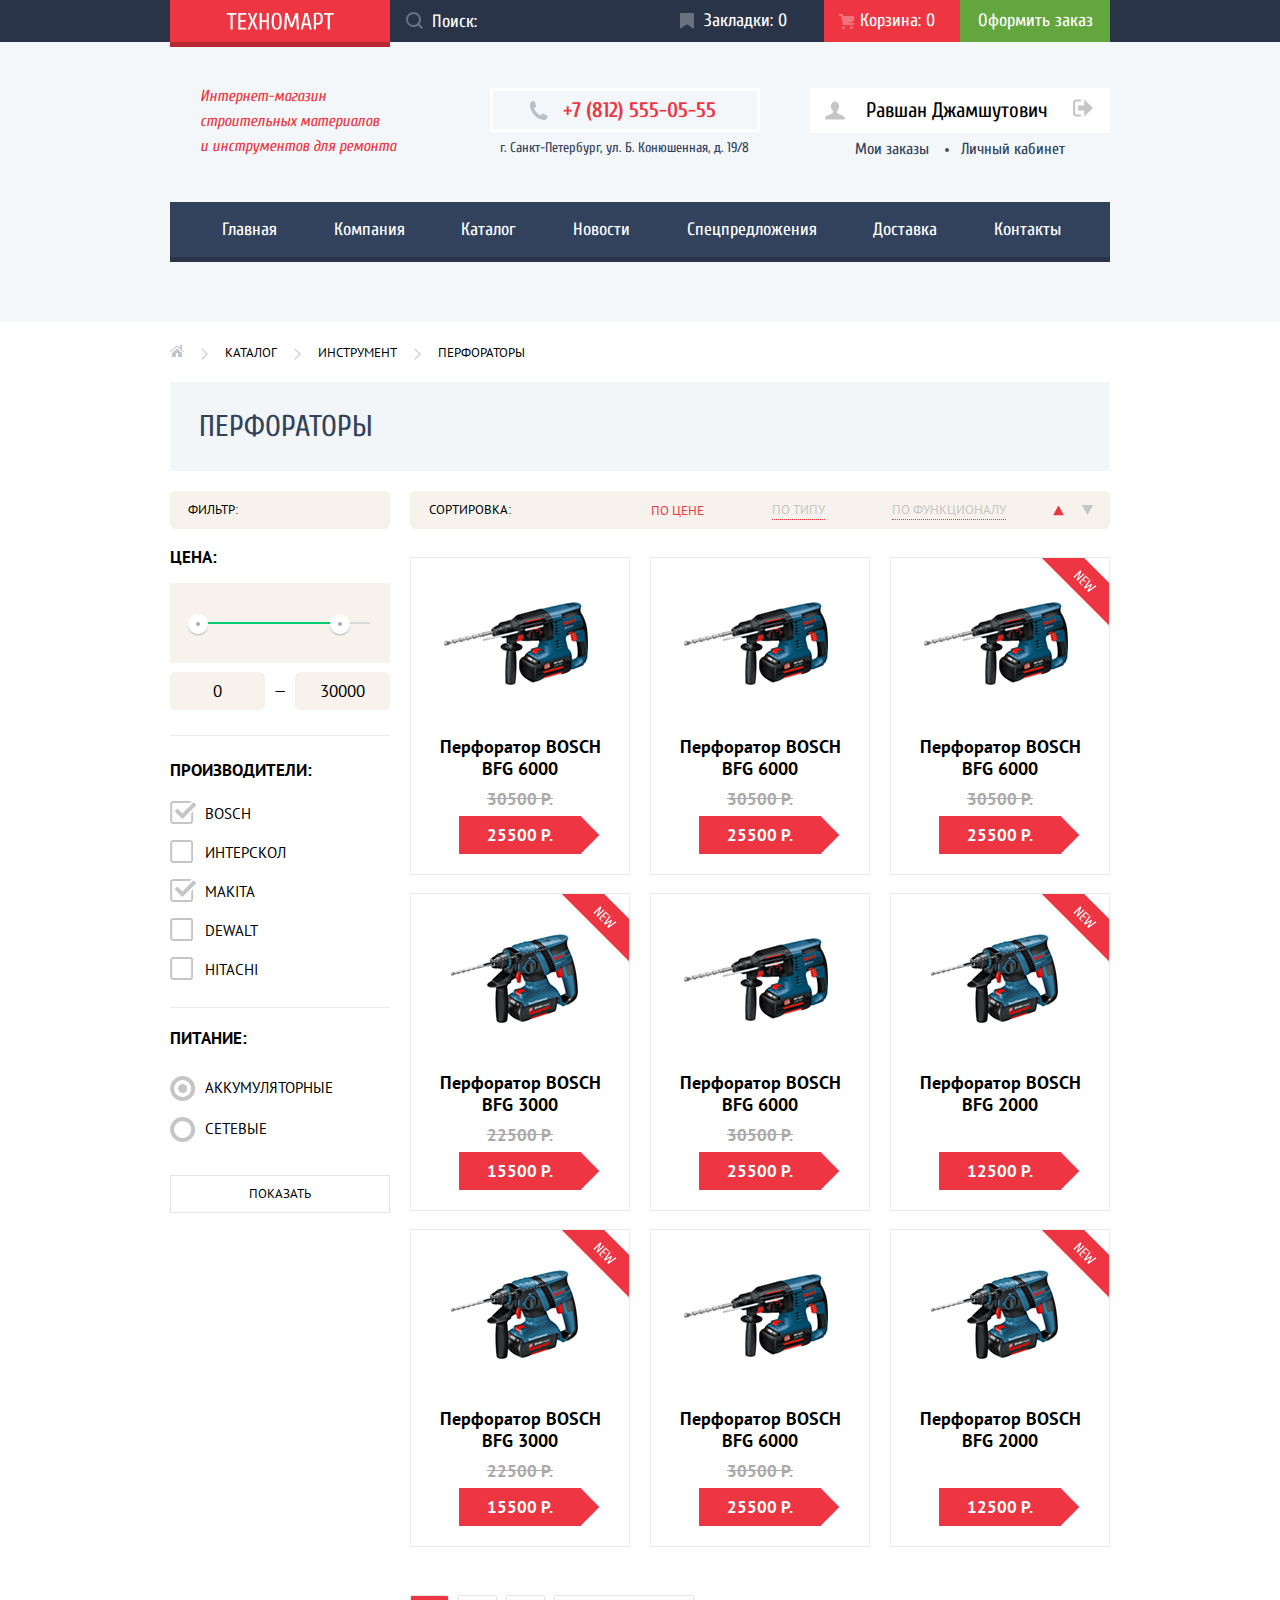
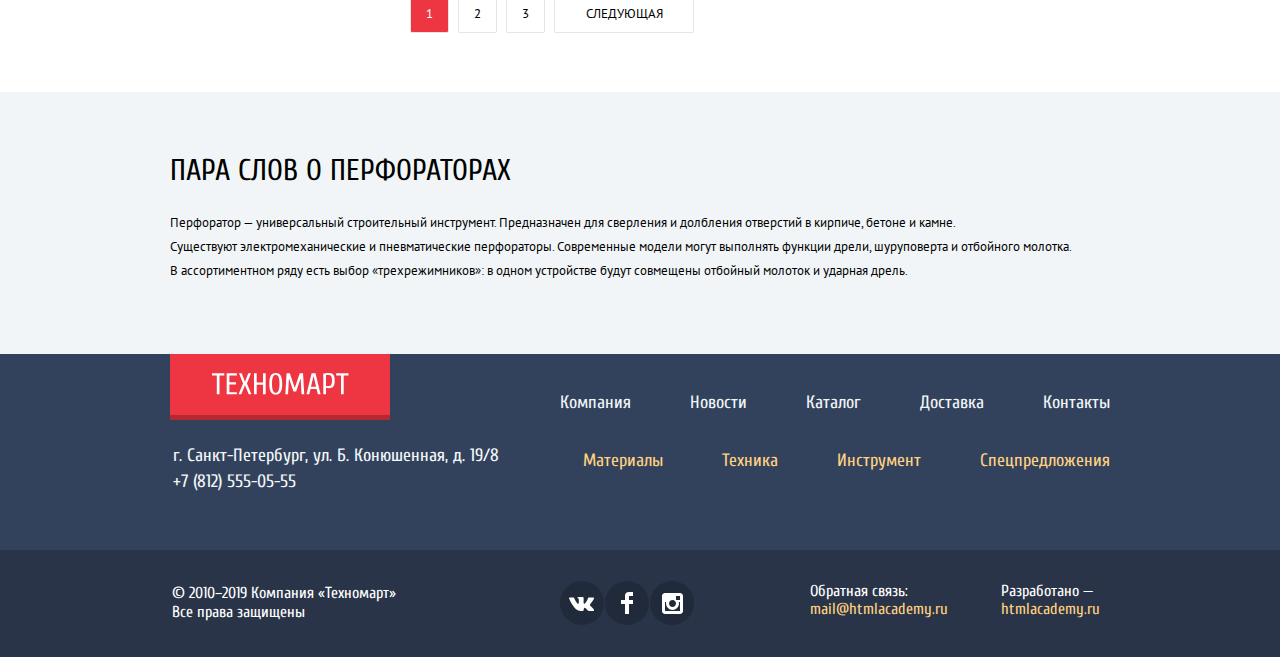
==== commit 71098795: "Внесены правки" ====
--- a/catalog.html
+++ b/catalog.html
@@ -7,8 +7,8 @@
   <meta content="ie=edge" http-equiv="X-UA-Compatible">
   <link href="https://fonts.googleapis.com/css2?family=Cuprum:ital,wght@0,400;0,700;1,400;1,700&display=swap" rel="stylesheet">
   <link href="https://fonts.googleapis.com/css2?family=PT+Sans:ital,wght@0,400;0,700;1,400;1,700&display=swap" rel="stylesheet">
-  <link href="./css/normalize.css" rel="stylesheet">
-  <link href="./css/mini.css" rel="stylesheet">
+  <link href="./css/normalize-mini.css" rel="stylesheet">
+  <link href="./css/style.css" rel="stylesheet">
   <title>HTML Academy: Техномарт</title>
 </head>
 
@@ -16,7 +16,7 @@
   <header class="main-header">
     <div class="main-header-first-line-container">
       <div class="main-header-first-line-content">
-        <a class="main-header-logo-container" href="./index.html">
+        <a aria-label="Главная страница" class="main-header-logo-container" href="./index.html">
           <img alt="Логотип Техномарта" height="18" src="./img/logo-technomart.svg" width="108">
         </a>
         <form action="https://echo.htmlacademy.ru" class="main-header-search-form" method="post">
@@ -54,7 +54,7 @@
               </svg>
               <span>Равшан Джамшутович</span>
             </a>
-            <button type="button">
+            <button type="button" aria-label="Выйти из учетной записи">
               <svg fill="none" height="18" viewBox="0 0 20 18" width="20" xmlns="http://www.w3.org/2000/svg">
                 <path d="M20 9L11.125 0.5V6.5H5.125V11.5H11.125V17.5L20 9Z" fill="#C5C5C5" />
                 <path
@@ -104,15 +104,15 @@
         <h2>ФИЛЬТР:</h2>
 
         <form action="https://echo.htmlacademy.ru/">
-          <fieldset>
+          <fieldset class="form-price-range">
             <legend>ЦЕНА:</legend>
             <div class="range-filter">
               <div class="range-controls">
                 <div class="scale">
                   <div class="bar"></div>
                 </div>
-                <div class="toggle toggle-min"></div>
-                <div class="toggle toggle-max"></div>
+                <div class="toggle toggle-min" tabindex="0" aria-label="Минимальная цена"></div>
+                <div class="toggle toggle-max" tabindex="0" aria-label="Максимальная цена"></div>
               </div>
               <div class="price-controls">
                 <label>
@@ -193,12 +193,12 @@
               <img alt="Перфоратор BOSCH BFG 6000" class="popular-item-image" height="128" src="./img/popular-item3.png" width="144">
             </div>
             <div class="popular-item-description">
-              <h3 class="popular-item-name">Перфоратор BOSCH BFG 6000</h3>
+              <a href=""><h3 class="popular-item-name">Перфоратор BOSCH BFG 6000</h3></a>
               <p class="popular-item-old-price">30500 Р.</p>
               <p class="popular-item-price">25500 Р.</p>
             </div>
             <div class="popular-item-hover-buttons">
-              <button class="popular-item-hover-buy-button" type="button">КУПИТЬ</button>
+              <a class="popular-item-hover-buy-button">КУПИТЬ</a>
               <button class="popular-item-hover-bookmark-button" type="button">В закладки</button>
             </div>
           </li>
@@ -208,12 +208,12 @@
               <img alt="Перфоратор BOSCH BFG 6000" class="popular-item-image" height="128" src="./img/popular-item3.png" width="144">
             </div>
             <div class="popular-item-description">
-              <h3 class="popular-item-name">Перфоратор BOSCH BFG 6000</h3>
+              <a href=""><h3 class="popular-item-name">Перфоратор BOSCH BFG 6000</h3></a>
               <p class="popular-item-old-price">30500 Р.</p>
               <p class="popular-item-price">25500 Р.</p>
             </div>
             <div class="popular-item-hover-buttons">
-              <button class="popular-item-hover-buy-button" type="button">КУПИТЬ</button>
+              <a class="popular-item-hover-buy-button">КУПИТЬ</a>
               <button class="popular-item-hover-bookmark-button" type="button">В закладки</button>
             </div>
           </li>
@@ -223,12 +223,12 @@
               <img alt="Перфоратор BOSCH BFG 6000" class="popular-item-image" height="128" src="./img/popular-item3.png" width="144">
             </div>
             <div class="popular-item-description">
-              <h3 class="popular-item-name">Перфоратор BOSCH BFG 6000</h3>
+              <a href=""><h3 class="popular-item-name">Перфоратор BOSCH BFG 6000</h3></a>
               <p class="popular-item-old-price">30500 Р.</p>
               <p class="popular-item-price">25500 Р.</p>
             </div>
             <div class="popular-item-hover-buttons">
-              <button class="popular-item-hover-buy-button" type="button">КУПИТЬ</button>
+              <a class="popular-item-hover-buy-button">КУПИТЬ</a>
               <button class="popular-item-hover-bookmark-button" type="button">В закладки</button>
             </div>
           </li>
@@ -238,12 +238,12 @@
               <img alt="Перфоратор BOSCH BFG 3000" class="popular-item-image" height="112" src="./img/popular-item2.png" width="127">
             </div>
             <div class="popular-item-description">
-              <h3 class="popular-item-name">Перфоратор BOSCH BFG 3000</h3>
+              <a href=""><h3 class="popular-item-name">Перфоратор BOSCH BFG 3000</h3></a>
               <p class="popular-item-old-price">22500 Р.</p>
               <p class="popular-item-price">15500 Р.</p>
             </div>
             <div class="popular-item-hover-buttons">
-              <button class="popular-item-hover-buy-button" type="button">КУПИТЬ</button>
+              <a class="popular-item-hover-buy-button">КУПИТЬ</a>
               <button class="popular-item-hover-bookmark-button" type="button">В закладки</button>
             </div>
           </li>
@@ -253,12 +253,12 @@
               <img alt="Перфоратор BOSCH BFG 6000" class="popular-item-image" height="128" src="./img/popular-item3.png" width="144">
             </div>
             <div class="popular-item-description">
-              <h3 class="popular-item-name">Перфоратор BOSCH BFG 6000</h3>
+              <a href=""><h3 class="popular-item-name">Перфоратор BOSCH BFG 6000</h3></a>
               <p class="popular-item-old-price">30500 Р.</p>
               <p class="popular-item-price">25500 Р.</p>
             </div>
             <div class="popular-item-hover-buttons">
-              <button class="popular-item-hover-buy-button" type="button">КУПИТЬ</button>
+              <a class="popular-item-hover-buy-button">КУПИТЬ</a>
               <button class="popular-item-hover-bookmark-button" type="button">В закладки</button>
             </div>
           </li>
@@ -268,12 +268,12 @@
               <img alt="Перфоратор BOSCH BFG 2000" class="popular-item-image" height="112" src="./img/popular-item4.png" width="127">
             </div>
             <div class="popular-item-description">
-              <h3 class="popular-item-name">Перфоратор BOSCH BFG 2000</h3>
+              <a href=""><h3 class="popular-item-name">Перфоратор BOSCH BFG 2000</h3></a>
               <p class="popular-item-old-price"></p>
               <p class="popular-item-price">12500 Р.</p>
             </div>
             <div class="popular-item-hover-buttons">
-              <button class="popular-item-hover-buy-button" type="button">КУПИТЬ</button>
+              <a class="popular-item-hover-buy-button">КУПИТЬ</a>
               <button class="popular-item-hover-bookmark-button" type="button">В закладки</button>
             </div>
           </li>
@@ -283,12 +283,12 @@
               <img alt="Перфоратор BOSCH BFG 3000" class="popular-item-image" height="112" src="./img/popular-item2.png" width="127">
             </div>
             <div class="popular-item-description">
-              <h3 class="popular-item-name">Перфоратор BOSCH BFG 3000</h3>
+              <a href=""><h3 class="popular-item-name">Перфоратор BOSCH BFG 3000</h3></a>
               <p class="popular-item-old-price">22500 Р.</p>
               <p class="popular-item-price">15500 Р.</p>
             </div>
             <div class="popular-item-hover-buttons">
-              <button class="popular-item-hover-buy-button" type="button">КУПИТЬ</button>
+              <a class="popular-item-hover-buy-button">КУПИТЬ</a>
               <button class="popular-item-hover-bookmark-button" type="button">В закладки</button>
             </div>
           </li>
@@ -298,12 +298,12 @@
               <img alt="Перфоратор BOSCH BFG 6000" class="popular-item-image" height="128" src="./img/popular-item3.png" width="144">
             </div>
             <div class="popular-item-description">
-              <h3 class="popular-item-name">Перфоратор BOSCH BFG 6000</h3>
+              <a href=""><h3 class="popular-item-name">Перфоратор BOSCH BFG 6000</h3></a>
               <p class="popular-item-old-price">30500 Р.</p>
               <p class="popular-item-price">25500 Р.</p>
             </div>
             <div class="popular-item-hover-buttons">
-              <button class="popular-item-hover-buy-button" type="button">КУПИТЬ</button>
+              <a class="popular-item-hover-buy-button">КУПИТЬ</a>
               <button class="popular-item-hover-bookmark-button" type="button">В закладки</button>
             </div>
           </li>
@@ -313,12 +313,12 @@
               <img alt="Перфоратор BOSCH BFG 2000" class="popular-item-image" height="112" src="./img/popular-item4.png" width="127">
             </div>
             <div class="popular-item-description">
-              <h3 class="popular-item-name">Перфоратор BOSCH BFG 2000</h3>
+              <a href=""><h3 class="popular-item-name">Перфоратор BOSCH BFG 2000</h3></a>
               <p class="popular-item-old-price"></p>
               <p class="popular-item-price">12500 Р.</p>
             </div>
             <div class="popular-item-hover-buttons">
-              <button class="popular-item-hover-buy-button" type="button">КУПИТЬ</button>
+              <a class="popular-item-hover-buy-button">КУПИТЬ</a>
               <button class="popular-item-hover-bookmark-button" type="button">В закладки</button>
             </div>
           </li>
@@ -356,7 +356,7 @@
     <div class="main-footer-top-container">
       <div class="main-footer-top">
         <div class="main-footer-top-left">
-          <a href="./index.html">
+          <a href="./index.html" aria-label="Главная страница">
             <div class="main-footer-top-left-logo-container">
               <img alt="Логотип Техномарта" src="./img/logo-technomart.svg" height="18" width="108">
             </div>
@@ -392,9 +392,9 @@
 
         <div class="main-footer-bottom-middle">
           <ul class="main-footer-socials">
-            <li class="main-footer-socials-vk"><a href=""></a></li>
-            <li class="main-footer-socials-fb"><a href=""></a></li>
-            <li class="main-footer-socials-insta"><a href=""></a></li>
+            <li class="main-footer-socials-vk" aria-label="Мы ВКонтакте"><a href=""></a></li>
+            <li class="main-footer-socials-fb" aria-label="Мы в Фейсбуке"><a href=""></a></li>
+            <li class="main-footer-socials-insta" aria-label="Мы в Инстаграме"><a href=""></a></li>
           </ul>
         </div>
 
@@ -409,7 +409,7 @@
     </div>
   </footer>
 
-  <div class="popup-cart-added">
+  <div class="popup-cart-added display-none">
     <button class="popup-cart-added-button-close" type="button"></button>
     <p class="popup-cart-added-message">Товар добавлен в корзину!</p>
     <div class="popup-cart-added-buttons">
--- a/css/style.css
+++ b/css/style.css
@@ -0,0 +1,2447 @@
+:root {
+  --section-dark-background: #293449;
+  --logo-background: #ee3643;
+  --white-color: #fff;
+  --basic-green: #63a63e;
+  --succes-green: #5fbb2d;
+  --white-03: rgba(255, 255, 255, .3);
+  --white-05: rgba(255, 255, 255, .5);
+  --logo-background-active: #ba2732;
+  --header-user-interface-active-background: #161d29;
+  --black: #000;
+  --header-background: #f4f7f9;
+  --dark-text: #32425c;
+  --basic-grey: #3d546f;
+  --basic-greylight: #c5c5c5;
+  --promo-orange: #ffbf47;
+  --promo-blue: #3bbce3;
+  --promo-purple: #dc91d8;
+  --promo-green: #8ed78f;
+  --promo-button-hover: rgba(197, 197, 197, .3);
+  --promo-button-active: rgba(169, 169, 169, .3);
+  --slider-button-hover: #ca2c37;
+  --popular-items-header-background: #f9f5f0;
+  --popular-item-border: #eaeaea;
+  --popular-item-old-price: #a9a9a9;
+  --popular-item-hover-buy-shadow: #367315;
+  --popular-item-hover-buy-active: #518534;
+  --popular-item-hover-shadow: rgba(0, 0, 0, .15);
+  --services-background: #f1f5f7;
+  --contact-popup-grey-background: #f4f4f4;
+  --footer-top-background: #32425c;
+  --services-slider-button-border-bottom: #293449;
+  --services-slider-button-border-top: #405069;
+  --main-footer-top-left-logo-container-box-shadow: rgba(0, 0, 0, .24);
+  --main-footer-top-left-contacts-text-color: #f3f7f9;
+  --main-footer-top-right-menu-bottom-text-color: #ffd180;
+  --socials-background: #212a3a;
+  --catalog-crumbs-item-border: #c1c6ce;
+  --catalog-heading-container-background: #f2f6f8;
+  --catalog-heading-color: #32425c;
+  --catalog-filter-background: #f7f3ec;
+  --range-controls-scale-background: #d6dcde;
+  --popup-cart-added-buttons-background: #f1f1f1;
+  --grey-border: #e5e5e5;
+  --range-controls-toggle-box-shadow: #cfcfcf;
+  --range-controls-toggle-background: #ababab;
+  --range-controls-bar-background: #00ca74;
+}
+
+*,
+*::before,
+*::after {
+  box-sizing: border-box;
+}
+
+.visually-hidden {
+  position: absolute;
+  clip: rect(0 0 0 0);
+  width: 1px;
+  height: 1px;
+  margin: -1px;
+}
+
+body {
+  font-family: 'Cuprum', 'Arial', sans-serif;
+  margin: 0;
+}
+
+.main-header {
+  margin-bottom: 60px;
+  padding-bottom: 60px;
+  background-color: var(--header-background);
+}
+
+.main-header-first-line-container {
+  background-color: var(--section-dark-background);
+}
+
+.main-header-first-line-content {
+  display: flex;
+  width: 940px;
+  margin: 0 auto;
+}
+
+.main-header-logo-container {
+  display: flex;
+  width: 220px;
+  height: 47px;
+  margin-bottom: -5px;
+  background-color: var(--logo-background);
+  box-shadow: inset 0 -5px 0 rgba(0, 0, 0, .24);
+  justify-content: center;
+  align-items: center;
+}
+
+.main-header-logo-container:active {
+  background-color: var(--logo-background-active);
+}
+
+.main-header-logo-container img {
+  margin-bottom: 5px;
+}
+
+.main-header-search-form {
+  position: relative;
+}
+
+.main-header-search-form input {
+  font-family: 'Cuprum', 'Arial', sans-serif;
+  font-size: 18px;
+  line-height: 1.33;
+  width: 270px;
+  height: 42px;
+  padding: 9px 10px 9px 42px;
+  color: var(--white-color);
+  border: none;
+  background-color: inherit;
+}
+
+.main-header-search-form input:hover ~ .main-header-search-icon,
+.main-header-search-form input:focus ~ .main-header-search-icon {
+  opacity: 1;
+}
+
+.main-header-search-form input:focus ~ .main-header-search-icon path {
+  fill: var(--logo-background);
+}
+
+.main-header-search-form input:focus {
+  color: var(--black);
+  background-color: var(--white-color);
+}
+
+.main-header-search-form input::-webkit-input-placeholder {
+  font-family: 'Cuprum', 'Arial', sans-serif;
+  font-size: 18px;
+  line-height: 1.33;
+  color: var(--white-color);
+}
+
+.main-header-search-form input::-moz-placeholder {
+  font-family: 'Cuprum', 'Arial', sans-serif;
+  font-size: 18px;
+  line-height: 1.33;
+  color: var(--white-color);
+}
+
+.main-header-search-form input:-ms-input-placeholder {
+  font-family: 'Cuprum', 'Arial', sans-serif;
+  font-size: 18px;
+  line-height: 1.33;
+  color: var(--white-color);
+}
+
+.main-header-search-form input::-ms-input-placeholder {
+  font-family: 'Cuprum', 'Arial', sans-serif;
+  font-size: 18px;
+  line-height: 1.33;
+  color: var(--white-color);
+}
+
+.main-header-search-form input::placeholder {
+  font-family: 'Cuprum', 'Arial', sans-serif;
+  font-size: 18px;
+  line-height: 1.33;
+  color: var(--white-color);
+}
+
+.main-header-search-form input:focus::-webkit-input-placeholder {
+  color: var(--black);
+}
+
+.main-header-search-form input:focus::-moz-placeholder {
+  color: var(--black);
+}
+
+.main-header-search-form input:focus:-ms-input-placeholder {
+  color: var(--black);
+}
+
+.main-header-search-form input:focus::-ms-input-placeholder {
+  color: var(--black);
+}
+
+.main-header-search-form input:focus::placeholder {
+  color: var(--black);
+}
+
+.main-header-search-icon {
+  position: absolute;
+  top: 12px;
+  left: 16px;
+  opacity: .3;
+}
+
+.header-user-nav {
+  display: flex;
+  width: 300px;
+  margin: 0;
+  padding: 0;
+  list-style-type: none;
+  align-items: center;
+  justify-content: space-between;
+  flex-wrap: wrap;
+}
+
+.header-user-nav li {
+  position: relative;
+  display: flex;
+  width: 150px;
+  min-height: 42px;
+  padding-left: 20px;
+  justify-content: center;
+  align-items: center;
+}
+
+.header-user-nav li.header-user-nav-cart {
+  width: 136px;
+  padding-left: 10px;
+}
+
+.header-user-nav li::before {
+  position: absolute;
+  content: '';
+  opacity: .3;
+  background-repeat: no-repeat;
+}
+
+.header-user-nav li:hover::before {
+  opacity: 1;
+}
+
+.header-user-nav li:active {
+  background-color: var(--header-user-interface-active-background);
+}
+
+.header-user-nav-marks::before {
+  top: 13px;
+  left: 20px;
+  width: 14px;
+  height: 16px;
+  background-image: url('../img/icon-bookmark.svg');
+}
+
+.header-user-nav-cart::before {
+  top: 14px;
+  left: 15px;
+  width: 15px;
+  height: 15px;
+  background-image: url('../img/icon-cart.svg');
+}
+
+.header-user-nav-cart-authorised {
+  background-color: var(--logo-background);
+}
+
+.header-user-nav a {
+  font-size: 18px;
+  line-height: 1.33;
+  text-decoration: none;
+  color: var(--white-color);
+}
+
+.main-header-order-button {
+  font-size: 18px;
+  line-height: 1.33;
+  display: flex;
+  width: 150px;
+  text-decoration: none;
+  color: var(--white-color);
+  background-color: var(--basic-green);
+  align-items: center;
+  justify-content: center;
+}
+
+.main-header-order-button:hover {
+  background-color: var(--succes-green);
+}
+
+.main-header-order-button:active {
+  color: var(--white-05);
+  background-color: var(--basic-green);
+}
+
+.main-header-second-line-container {
+  margin-bottom: 28px;
+}
+
+@-moz-document url-prefix() {
+  .main-header-second-line-container {
+    margin-bottom: 26px;
+  }
+}
+
+.main-header-second-line-content {
+  display: grid;
+  width: 940px;
+  margin: 0 auto;
+  grid-template-columns: 300px 300px 300px;
+  grid-column-gap: 20px;
+}
+
+.main-header-second-line-left {
+  font-size: 16px;
+  font-style: italic;
+  line-height: 1.55;
+  margin-top: 42px;
+  margin-left: 30px;
+  color: var(--logo-background);
+}
+
+.main-header-second-line-middle-container {
+  display: flex;
+  flex-direction: column;
+}
+
+.main-header-second-line-middle-telephone {
+  font-size: 21px;
+  font-weight: bold;
+  line-height: 1.43;
+  position: relative;
+  width: 270px;
+  margin-top: 46px;
+  padding-top: 4px;
+  padding-bottom: 4px;
+  padding-left: 70px;
+  text-decoration: none;
+  color: var(--logo-background);
+  border: 3px solid var(--white-color);
+}
+
+.main-header-second-line-middle-telephone::before {
+  position: absolute;
+  top: 10px;
+  left: 36px;
+  width: 19px;
+  height: 19px;
+  content: '';
+  background-image: url('../img/icon-phone.svg');
+  background-repeat: no-repeat;
+}
+
+.main-header-second-line-middle-address {
+  font-size: 14px;
+  line-height: 1.71;
+  margin-top: 4px;
+  margin-left: 10px;
+  color: var(--dark-text);
+}
+
+.main-header-second-line-right {
+  font-size: 21px;
+  line-height: 1;
+  display: flex;
+  margin-top: 58px;
+  list-style-type: none;
+  justify-content: flex-end;
+}
+
+.main-header-second-line-right li:not(:first-child) {
+  margin-left: 10px;
+}
+
+.main-header-second-line-right li {
+  position: relative;
+}
+
+.main-header-second-line-right a {
+  padding: 12px 24px;
+  text-decoration: none;
+  color: var(--black);
+  background-color: var(--white-color);
+}
+
+.main-header-second-line-right a:hover {
+  color: var(--logo-background);
+}
+
+.main-header-second-line-right a:hover ~ svg path {
+  fill: var(--basic-grey);
+}
+
+.main-header-second-line-right a:active {
+  color: var(--basic-greylight);
+}
+
+.main-header-second-line-right a:active ~ svg path {
+  fill: var(--basic-greylight);
+}
+
+.main-header-second-line-right-enter a {
+  padding-right: 27px;
+  padding-left: 45px;
+}
+
+.main-header-second-line-right-enter svg {
+  position: absolute;
+  top: 2px;
+  left: 18px;
+}
+
+.header-main-nav {
+  width: 940px;
+  margin: 0 auto;
+}
+
+.header-main-nav-list {
+  display: flex;
+  margin: 0;
+  padding: 0 25px;
+  list-style-type: none;
+  background-color: var(--dark-text);
+  box-shadow: inset 0 -5px 0 var(--section-dark-background);
+  flex-wrap: wrap;
+  justify-content: space-between;
+}
+
+.header-main-nav-list a {
+  font-size: 18px;
+  line-height: 1.33;
+  display: block;
+  padding: 16px 24px 20px 27px;
+  text-decoration: none;
+  color: var(--white-color);
+}
+
+.header-main-nav-list a:hover {
+  background-color: var(--section-dark-background);
+}
+
+.header-main-nav-list a:active {
+  color: var(--white-05);
+}
+
+.main-promo {
+  display: grid;
+  width: 940px;
+  margin: 0 auto 60px;
+  grid-template-columns: repeat(3, 300px);
+  gap: 20px;
+  margin-bottom: 58px;
+}
+
+.promo-card {
+  position: relative;
+  display: flex;
+  flex-direction: column;
+  min-height: 123px;
+  padding: 20px 20px 21px 23px;
+}
+
+.promo-card::before {
+  position: absolute;
+  content: '';
+  background-repeat: no-repeat;
+}
+
+.promo-card p {
+  font-size: 24px;
+  font-weight: bold;
+  line-height: 1.25;
+  width: 135px;
+  margin: 0 0 14px;
+  color: var(--white-color);
+}
+
+.promo-card a {
+  font-size: 14px;
+  line-height: 1.29;
+  width: 135px;
+  padding-top: 10px;
+  padding-bottom: 10px;
+  text-align: center;
+  text-decoration: none;
+  text-transform: uppercase;
+  color: var(--white-color);
+  background-color: var(--white-03);
+}
+
+.promo-card a:hover {
+  background-color: var(--promo-button-hover);
+}
+
+.promo-card a:active {
+  background-color: var(--promo-button-active);
+}
+
+.promo-materials {
+  background-color: var(--promo-orange);
+}
+
+.promo-materials::before {
+  top: 31px;
+  right: 43px;
+  width: 44px;
+  height: 65px;
+  background-image: url('../img/icon-1.svg');
+}
+
+.promo-instrument {
+  background-color: var(--promo-blue);
+}
+
+.promo-instrument::before {
+  top: 34px;
+  right: 31px;
+  width: 75px;
+  height: 61px;
+  background-image: url('../img/icon-2.svg');
+}
+
+.promo-techs {
+  background-color: var(--promo-purple);
+}
+
+.promo-techs::before {
+  top: 31px;
+  right: 31px;
+  width: 78px;
+  height: 62px;
+  background-image: url('../img/icon-3.svg');
+}
+
+.promo-discount {
+  background-color: var(--promo-green);
+}
+
+.promo-discount::before {
+  top: 26px;
+  right: 45px;
+  width: 59px;
+  height: 72px;
+  background-image: url('../img/icon-4.svg');
+}
+
+.promo-delivery {
+  background-color: var(--promo-orange);
+}
+
+.promo-delivery::before {
+  top: 32px;
+  right: 31px;
+  width: 78px;
+  height: 63px;
+  background-image: url('../img/icon-5.svg');
+}
+
+.promo-slider {
+  position: relative;
+  display: flex;
+  flex-direction: column;
+  grid-column: 1 / 3;
+  grid-row: 2 / 4;
+}
+
+.slider-item {
+  display: flex;
+  flex-direction: column;
+  width: 100%;
+  height: 100%;
+  padding-top: 23px;
+  padding-bottom: 27px;
+  padding-left: 24px;
+  background-color: var(--black);
+  justify-content: space-between;
+  align-items: flex-start;
+}
+
+.slider-item-header {
+  font-size: 36px;
+  font-weight: bold;
+  line-height: 1;
+  margin: 0 0 5px;
+  text-transform: uppercase;
+  color: var(--white-color);
+}
+
+.slider-item-description {
+  font-size: 18px;
+  line-height: 1.33;
+  margin: 0;
+  color: var(--white-color);
+}
+
+.promo-slider-catalog-button {
+  font-size: 14px;
+  line-height: 1.29;
+  display: flex;
+  width: 192px;
+  min-height: 38px;
+  text-align: center;
+  text-decoration: none;
+  text-transform: uppercase;
+  color: var(--white-color);
+  background-color: var(--logo-background);
+  align-items: center;
+  justify-content: center;
+}
+
+.promo-slider-catalog-button:hover {
+  background-color: var(--slider-button-hover);
+}
+
+.promo-slider-catalog-button:active {
+  background-color: var(--logo-background-active);
+}
+
+.promo-slider-perfo {
+  background-image: url('../img/slider-perfo.jpg');
+}
+
+.promo-slider-drill {
+  background-image: url('../img/slider-drill.jpg');
+}
+
+.slider-arrow {
+  position: absolute;
+  width: 22px;
+  height: 40px;
+  cursor: pointer;
+  border: none;
+  background-color: transparent;
+  background-image: url('../img/slider-arrow.svg');
+}
+
+.slider-arrow-left {
+  bottom: 104px;
+  left: 24px;
+}
+
+.slider-arrow-right {
+  right: 20px;
+  bottom: 104px;
+  transform: rotate(180deg);
+}
+
+.slider-radios {
+  position: absolute;
+  bottom: 36px;
+  left: 295px;
+  display: flex;
+}
+
+.slider-radio {
+  width: 10px;
+  height: 10px;
+  padding: 0;
+  cursor: pointer;
+  border: none;
+  border-radius: 50%;
+  background-color: var(--white-color);
+}
+
+.slider-radio:not(:last-child) {
+  margin-right: 10px;
+}
+
+.slider-radio-active {
+  position: relative;
+}
+
+.slider-radio-active::before {
+  position: absolute;
+  top: 2px;
+  left: 2px;
+  width: 6px;
+  height: 6px;
+  content: '';
+  border-radius: 50%;
+  background-color: var(--logo-background);
+}
+
+.new-label {
+  position: relative;
+}
+
+.new-label::after {
+  position: absolute;
+  z-index: 5;
+  top: 0;
+  right: 0;
+  width: 70px;
+  height: 70px;
+  content: '';
+  background-image: url('../img/new.svg');
+}
+
+.popular-items {
+  width: 940px;
+  margin: 0 auto 70px;
+}
+
+.popular-items-header,
+.popular-manufact-header {
+  display: flex;
+  min-height: 89px;
+  margin-bottom: 20px;
+  padding-right: 14px;
+  padding-left: 28px;
+  background-color: var(--popular-items-header-background);
+  align-items: center;
+  justify-content: space-between;
+}
+
+.popular-manufact-header {
+  padding-right: 20px;
+}
+
+.popular-items-header-heading,
+.popular-manufact-header-heading {
+  font-size: 30px;
+  font-weight: normal;
+  line-height: 1;
+  max-width: 620px;
+  text-transform: uppercase;
+  color: var(--dark-text);
+}
+
+.popular-items-header-button,
+.popular-manufact-header-button {
+  font-size: 14px;
+  line-height: 1.29;
+  width: 192px;
+  padding-top: 11px;
+  padding-bottom: 9px;
+  text-align: center;
+  text-decoration: none;
+  text-transform: uppercase;
+  color: var(--white-color);
+  background-color: var(--logo-background);
+}
+
+.popular-items-header-button:hover,
+.popular-manufact-header-button:hover {
+  background-color: var(--slider-button-hover);
+}
+
+.popular-items-header-button:active,
+.popular-manufact-header-button:active {
+  background-color: var(--logo-background-active);
+}
+
+.popular-items-list {
+  display: grid;
+  margin: 0 0 50px;
+  padding: 0;
+  list-style-type: none;
+  grid-template-columns: 220px 220px 220px 220px;
+  gap: 20px;
+}
+
+.popular-item {
+  position: relative;
+  min-height: 318px;
+  padding-bottom: 21px;
+  border: 1px solid var(--popular-item-border);
+}
+
+.popular-item:hover .popular-item-hover-buttons {
+  display: flex;
+}
+
+.popular-item:hover {
+  box-shadow: 0 4px 20px var(--popular-item-hover-shadow);
+}
+
+.popular-item-image-container {
+  width: 100%;
+  height: 178px;
+}
+
+.bosch-9000 img {
+  margin: 6px 18px 8px;
+}
+
+.bosch-3000 img {
+  margin: 29px 53px 37px 40px;
+}
+
+.bosch-6000 img {
+  margin: 22px 43px 23px 33px;
+}
+
+.bosch-2000 img {
+  margin: 29px 53px 37px 40px;
+}
+
+.popular-item-description {
+  display: flex;
+  flex-direction: column;
+  min-height: 118px;
+  align-items: center;
+}
+
+.popular-item-description a {
+  text-decoration: none;
+}
+
+.popular-item-name {
+  font-family: 'PT Sans', 'Arial', sans-serif;
+  font-size: 18px;
+  font-weight: bold;
+  line-height: 1.2;
+  width: 185px;
+  margin: 0 0 10px;
+  text-align: center;
+  color: var(--black);
+}
+
+.popular-item-old-price {
+  font-family: 'PT Sans', 'Arial', sans-serif;
+  font-size: 17px;
+  font-weight: bold;
+  line-height: 1.06;
+  margin: 0;
+  text-align: center;
+  text-transform: uppercase;
+  color: var(--popular-item-old-price);
+  -webkit-text-decoration-line: line-through;
+  text-decoration-line: line-through;
+}
+
+.popular-item-price {
+  font-family: 'PT Sans', 'Arial', sans-serif;
+  font-size: 17px;
+  font-weight: bold;
+  line-height: 1.06;
+  position: relative;
+  display: flex;
+  width: 122px;
+  min-height: 38px;
+  margin: auto 0 0;
+  text-align: center;
+  text-transform: uppercase;
+  color: var(--white-color);
+  background-color: var(--logo-background);
+  align-items: center;
+  justify-content: center;
+}
+
+.popular-item-price::after {
+  position: absolute;
+  top: 6px;
+  right: -13px;
+  width: 26px;
+  height: 26px;
+  content: '';
+  transform: rotate(45deg);
+  background-color: var(--logo-background);
+}
+
+.popular-item-hover-buttons {
+  position: absolute;
+  top: 0;
+  left: 0;
+  display: none;
+  flex-direction: column;
+  width: 218px;
+  height: 178px;
+  background-color: var(--white-color);
+  align-items: center;
+}
+
+.popular-item-hover-buy-button {
+  font-family: 'Cuprum', 'Arial', sans-serif;
+  font-size: 14px;
+  line-height: 1.29;
+  position: relative;
+  z-index: 20;
+  width: 135px;
+  min-height: 38px;
+  margin-top: 38px;
+  margin-bottom: 10px;
+  padding-left: 13px;
+  cursor: pointer;
+  text-align: center;
+  text-transform: uppercase;
+  color: var(--white-color);
+  border: none;
+  border-radius: 2px;
+  background: var(--basic-green);
+  box-shadow: inset 0 -3px 0 var(--popular-item-hover-buy-shadow);
+  display: flex;
+  align-items: center;
+  justify-content: center;
+}
+
+.popular-item-hover-buy-button::before {
+  position: absolute;
+  top: 10px;
+  left: 30px;
+  width: 15px;
+  height: 15px;
+  content: '';
+  opacity: .3;
+  background-image: url('../img/icon-cart.svg');
+}
+
+.popular-item-hover-buy-button:hover {
+  background-color: var(--succes-green);
+}
+
+.popular-item-hover-buy-button:active {
+  background-color: var(--popular-item-hover-buy-active);
+}
+
+.popular-item-hover-bookmark-button {
+  font-family: 'Cuprum', 'Arial', sans-serif;
+  font-size: 14px;
+  line-height: 1.29;
+  width: 135px;
+  min-height: 38px;
+  cursor: pointer;
+  text-align: center;
+  text-transform: uppercase;
+  color: var(--dark-text);
+  border: 3px solid var(--basic-green);
+  border-radius: 2px;
+  background-color: inherit;
+}
+
+.popular-item-hover-bookmark-button:hover {
+  border-color: var(--dark-text);
+}
+
+.popular-item-hover-bookmark-button:active {
+  opacity: .5;
+}
+
+.popular-manufact {
+  width: 940px;
+  margin: 0 auto 70px;
+}
+
+.popular-manufact-list {
+  display: grid;
+  margin: 0;
+  padding: 0;
+  list-style-type: none;
+  grid-template-columns: 220px 220px 220px 220px;
+  gap: 20px;
+  grid-auto-rows: 145px;
+}
+
+.popular-manufact-list li {
+  display: flex;
+  border: 1px solid var(--popular-item-border);
+  align-items: center;
+  justify-content: center;
+}
+
+.popular-manufact-list li:hover {
+  box-shadow: 0 4px 20px var(--popular-item-hover-shadow);
+}
+
+.popular-manufact-list li:active {
+  opacity: .5;
+}
+
+.popular-manufact-list a {
+  display: flex;
+  width: 100%;
+  height: 100%;
+  align-items: center;
+  justify-content: center;
+}
+
+.services {
+  background-color: var(--services-background);
+}
+
+.services-wrapper {
+  width: 940px;
+  margin: 0 auto;
+  padding-top: 64px;
+  padding-bottom: 2px;
+}
+
+.services-header {
+  font-size: 30px;
+  font-weight: normal;
+  line-height: 1;
+  margin-top: 0;
+  margin-bottom: 25px;
+  text-transform: uppercase;
+}
+
+.services-description {
+  font-family: 'PT Sans', 'Arial', sans-serif;
+  font-size: 13px;
+  line-height: 1.85;
+}
+
+.services-slider-container {
+  display: grid;
+  grid-template-columns: 320px 620px;
+}
+
+.services-slider-buttons {
+  position: relative;
+  display: grid;
+  min-height: 279px;
+  margin: 0;
+  padding: 55px 0 0;
+  list-style-type: none;
+  grid-template-columns: 240px;
+  grid-auto-rows: minmax(62px, -webkit-min-content);
+  grid-auto-rows: minmax(62px, min-content);
+}
+
+.services-slider-buttons::after {
+  position: absolute;
+  left: 230px;
+  width: 10px;
+  height: 279px;
+  content: '';
+  background-image: url('../img/slider-shadow.png');
+}
+
+.services-slider-button {
+  font-family: 'Cuprum', 'Arial', sans-serif;
+  font-size: 21px;
+  font-weight: bold;
+  line-height: 1.43;
+  display: flex;
+  width: 100%;
+  height: 100%;
+  padding-left: 22px;
+  cursor: pointer;
+  color: var(--white-color);
+  border: none;
+  border-top: 1px solid var(--services-slider-button-border-top);
+  border-bottom: 1px solid var(--services-slider-button-border-bottom);
+  background-color: var(--dark-text);
+  align-items: center;
+}
+
+.services-slider-button:hover:not(.service-slider-button-active) {
+  background-color: var(--section-dark-background);
+}
+
+.service-slider-button-active {
+  color: var(--dark-text);
+  border-top: 1px solid var(--white-color);
+  border-bottom: 1px solid var(--white-color);
+  background-color: var(--white-color);
+}
+
+.services-slides {
+  margin: 0;
+  padding: 55px 0 0;
+  list-style-type: none;
+}
+
+.services-slide {
+  position: relative;
+  z-index: 2;
+  min-height: 283px;
+}
+
+.services-slide h3 {
+  font-size: 30px;
+  font-weight: normal;
+  line-height: 1;
+  margin-top: 0;
+  margin-bottom: 30px;
+  text-transform: uppercase;
+  color: var(--dark-text);
+}
+
+.services-slide p {
+  font-family: 'PT Sans', 'Arial', sans-serif;
+  font-size: 13px;
+  line-height: 1.85;
+  width: 313px;
+  margin-bottom: 26px;
+}
+
+.services-slide a {
+  font-size: 14px;
+  line-height: 1.29;
+  display: flex;
+  width: 195px;
+  padding-top: 11px;
+  padding-bottom: 9px;
+  text-align: center;
+  text-decoration: none;
+  text-transform: uppercase;
+  color: var(--white-color);
+  background-color: var(--logo-background);
+  justify-content: center;
+  align-items: center;
+}
+
+.services-slide a:hover {
+  background-color: var(--slider-button-hover);
+}
+
+.services-slide a:active {
+  background-color: var(--logo-background-active);
+}
+
+.services-slide::after {
+  position: absolute;
+  z-index: -1;
+  right: 0;
+  bottom: 0;
+  content: '';
+  background-repeat: no-repeat;
+}
+
+.services-delivery-slide::after {
+  width: 468px;
+  height: 261px;
+  background-image: url('../img/slider-car.png');
+}
+
+.services-warranty-slide::after {
+  width: 389px;
+  height: 283px;
+  background-image: url('../img/slider-garanty.png');
+}
+
+.services-credit-slide::after {
+  width: 465px;
+  height: 285px;
+  background-image: url('../img/slider-credit.png');
+}
+
+.about-and-contacts {
+  display: grid;
+  width: 940px;
+  margin: 0 auto;
+  padding-top: 72px;
+  padding-bottom: 70px;
+  grid-template-columns: 620px 300px;
+  gap: 20px;
+}
+
+.about,
+.contacts {
+  display: flex;
+  flex-direction: column;
+}
+
+.about-header,
+.contacts-header {
+  font-size: 30px;
+  font-weight: normal;
+  line-height: 1;
+  margin-top: 0;
+  margin-bottom: 10px;
+  text-transform: uppercase;
+}
+
+.about-and-contacts p {
+  font-family: 'PT Sans', 'Arial', sans-serif;
+  font-size: 13px;
+  line-height: 1.85;
+  margin-bottom: 12px;
+}
+
+.about-first-paragraph,
+.about-second-paragraph {
+  width: 478px;
+}
+
+p.about-second-paragraph {
+  margin-bottom: 3px;
+  line-height: 1.95;
+}
+
+.about-partners-list {
+  margin: 0 0 9px;
+  padding: 0;
+  list-style-type: none;
+}
+
+.about-partners-list li {
+  font-size: 18px;
+  line-height: 1.33;
+  position: relative;
+  margin-bottom: 12px;
+  padding-left: 37px;
+}
+
+@-moz-document url-prefix() {
+  .about-partners-list li {
+    margin-bottom: 12px;
+  }
+
+  p.about-second-paragraph {
+    margin-bottom: 0;
+  }
+
+  .about-and-contacts {
+    margin-bottom: -2px;
+  }
+}
+
+.about-partners-list li::before {
+  position: absolute;
+  top: 11px;
+  left: 0;
+  width: 25px;
+  height: 2px;
+  content: '';
+  background-color: var(--logo-background);
+}
+
+p.contacts-paragraph {
+  margin-bottom: 32px;
+}
+
+.about-button,
+.contacts-button {
+  font-size: 14px;
+  line-height: 1.29;
+  display: flex;
+  min-height: 38px;
+  margin-top: auto;
+  text-align: center;
+  text-decoration: none;
+  text-transform: uppercase;
+  color: var(--white-color);
+  background-color: var(--logo-background);
+  align-items: center;
+  justify-content: center;
+}
+
+.about-button:hover,
+.contacts-button:hover {
+  background-color: var(--slider-button-hover);
+}
+
+.about-button:active,
+.contacts-button:active {
+  background-color: var(--logo-background-active);
+}
+
+.about-button {
+  width: 220px;
+}
+
+.contacts-button {
+  width: 300px;
+}
+
+.write-us-popup {
+  position: fixed;
+  z-index: 100;
+  top: calc(50% - 215px);
+  left: calc(50% - 310px);
+  width: 620px;
+  min-height: 430px;
+  padding-top: 46px;
+  background-color: var(--white-color);
+  box-shadow: 0 4px 20px var(--popular-item-hover-shadow);
+}
+
+.write-us-popup::before {
+  position: absolute;
+  top: 0;
+  left: 0;
+  width: 100%;
+  height: 7px;
+  content: '';
+  background-color: var(--logo-background);
+}
+
+.write-us-popup-button-close {
+  position: absolute;
+  top: 21px;
+  right: 11px;
+  width: 21px;
+  height: 21px;
+  cursor: pointer;
+  border: none;
+  background-color: inherit;
+  background-image: url('../img/icon-close.svg');
+  background-size: cover;
+}
+
+.write-us-form {
+  display: grid;
+  grid-template-columns: 60px 220px 220px 60px;
+  grid-column-gap: 20px;
+}
+
+.write-us-form label {
+  font-size: 18px;
+  line-height: 1.33;
+  margin-bottom: 11px;
+}
+
+.write-us-form-name-container,
+.write-us-form-email-container,
+.write-us-form-text-container {
+  display: flex;
+  flex-direction: column;
+}
+
+.write-us-form input {
+  font-family: 'PT Sans', 'Arial', sans-serif;
+  font-size: 13px;
+  line-height: 1.85;
+  width: 220px;
+  height: 38px;
+  padding: 7px 10px 7px 12px;
+  color: var(--popular-item-old-price);
+  border: 2px solid var(--basic-greylight);
+  border-radius: 2px;
+}
+
+.write-us-form input:focus {
+  color: var(--black);
+}
+
+.write-us-form textarea {
+  font-family: 'PT Sans', 'Arial', sans-serif;
+  font-size: 13px;
+  line-height: 1.85;
+  width: 460px;
+  height: 114px;
+  padding: 7px 10px 7px 12px;
+  color: var(--popular-item-old-price);
+  border: 2px solid var(--basic-greylight);
+  border-radius: 2px;
+}
+
+.write-us-form textarea:focus {
+  color: var(--black);
+}
+
+.write-us-form-name-container {
+  margin-bottom: 13px;
+  grid-column: 2 / 3;
+}
+
+.write-us-form-email-container {
+  margin-bottom: 13px;
+  grid-column: 3 / 4;
+}
+
+.write-us-form-text-container {
+  margin-bottom: 37px;
+  grid-column: 2 / 4;
+}
+
+.write-us-form-button-container {
+  display: flex;
+  min-height: 112px;
+  background-color: var(--contact-popup-grey-background);
+  grid-column: 1 / 5;
+  justify-content: center;
+  align-items: center;
+}
+
+.write-us-form button[type='submit'] {
+  font-family: 'Cuprum', 'Arial', sans-serif;
+  font-size: 14px;
+  line-height: 1.29;
+  display: flex;
+  width: 460px;
+  min-height: 38px;
+  cursor: pointer;
+  text-align: center;
+  text-decoration: none;
+  text-transform: uppercase;
+  color: var(--white-color);
+  border: none;
+  background-color: var(--logo-background);
+  align-items: center;
+  justify-content: center;
+}
+
+.write-us-form button[type='submit']:hover {
+  background-color: var(--slider-button-hover);
+}
+
+.write-us-form button[type='submit']:active {
+  background-color: var(--logo-background-active);
+}
+
+@-webkit-keyframes bounce {
+  0% {
+    transform: translateY(-2000px);
+  }
+
+  70% {
+    transform: translateY(30px);
+  }
+
+  90% {
+    transform: translateY(-10px);
+  }
+
+  100% {
+    transform: translateY(0);
+  }
+}
+
+@keyframes bounce {
+  0% {
+    transform: translateY(-2000px);
+  }
+
+  70% {
+    transform: translateY(30px);
+  }
+
+  90% {
+    transform: translateY(-10px);
+  }
+
+  100% {
+    transform: translateY(0);
+  }
+}
+
+@-webkit-keyframes shake {
+
+  0%,
+  100% {
+    transform: translateX(0);
+  }
+
+  10%,
+  30%,
+  50%,
+  70%,
+  90% {
+    transform: translateX(-10px);
+  }
+
+  20%,
+  40%,
+  60%,
+  80% {
+    transform: translateX(10px);
+  }
+}
+
+@keyframes shake {
+
+  0%,
+  100% {
+    transform: translateX(0);
+  }
+
+  10%,
+  30%,
+  50%,
+  70%,
+  90% {
+    transform: translateX(-10px);
+  }
+
+  20%,
+  40%,
+  60%,
+  80% {
+    transform: translateX(10px);
+  }
+}
+
+.modal-show {
+  display: block;
+  -webkit-animation: bounce .6s;
+  animation: bounce .6s;
+}
+
+.modal-error {
+  -webkit-animation: shake .6s;
+  animation: shake .6s;
+}
+
+.map-popup {
+  position: fixed;
+  z-index: 100;
+  top: calc(50% - 225px);
+  left: calc(50% - 470px);
+  width: 940px;
+  height: 450px;
+  background-color: var(--white-color);
+  box-shadow: 0 4px 20px var(--popular-item-hover-shadow);
+}
+
+.map-popup::before {
+  position: absolute;
+  top: 0;
+  left: 0;
+  width: 100%;
+  height: 7px;
+  content: '';
+  background-color: var(--logo-background);
+}
+
+.map-popup-button-close {
+  position: absolute;
+  top: 21px;
+  right: 11px;
+  width: 21px;
+  height: 21px;
+  cursor: pointer;
+  border: none;
+  background-color: transparent;
+  background-image: url('../img/icon-close.svg');
+  background-size: cover;
+}
+
+.main-footer-top-container {
+  background-color: var(--footer-top-background);
+}
+
+.main-footer-top {
+  display: grid;
+  width: 940px;
+  margin: 0 auto;
+  padding-bottom: 38px;
+  grid-template-columns: 380px 560px;
+}
+
+.main-footer-top-left {
+  display: flex;
+  flex-direction: column;
+}
+
+.main-footer-top-left-logo-container {
+  display: flex;
+  width: 220px;
+  height: 66px;
+  margin-bottom: 5px;
+  background-color: var(--logo-background);
+  box-shadow: inset 0 -5px 0 var(--main-footer-top-left-logo-container-box-shadow);
+  align-items: center;
+  justify-content: center;
+}
+
+.main-footer-top-left-logo-container img {
+  width: 138px;
+  height: 23px;
+  margin-bottom: 7px;
+}
+
+.main-footer-top-left-contacts {
+  font-size: 18px;
+  line-height: 1.4;
+  color: var(--main-footer-top-left-contacts-text-color);
+  padding-left: 3px;
+}
+
+.main-footer-top-left-contacts a {
+  text-decoration: none;
+  color: inherit;
+}
+
+.main-footer-top-right {
+  display: flex;
+  flex-direction: column;
+  padding-top: 37px;
+}
+
+.main-footer-top-right-menu-top,
+.main-footer-top-right-menu-bottom {
+  display: flex;
+  margin: 0;
+  padding: 0;
+  list-style-type: none;
+  flex-wrap: wrap;
+  justify-content: flex-end;
+}
+
+.main-footer-top-right-menu-top {
+  margin-bottom: 34px;
+}
+
+.main-footer-top-right-menu-top li:not(:first-child),
+.main-footer-top-right-menu-bottom li:not(:first-child) {
+  margin-left: 59px;
+}
+
+.main-footer-top-right-menu-top a,
+.main-footer-top-right-menu-bottom a {
+  font-size: 18px;
+  line-height: 1.33;
+  text-decoration: none;
+}
+
+.main-footer-top-right-menu-top a {
+  color: var(--services-background);
+}
+
+.main-footer-top-right-menu-bottom a {
+  color: var(--main-footer-top-right-menu-bottom-text-color);
+}
+
+.main-footer-top-right-menu-top a:hover,
+.main-footer-top-right-menu-bottom a:hover {
+  text-decoration: underline;
+}
+
+.main-footer-top-right-menu-top a:active,
+.main-footer-top-right-menu-bottom a:active {
+  text-decoration: none;
+  opacity: .5;
+}
+
+.main-footer-bottom-container {
+  background-color: var(--services-slider-button-border-bottom);
+}
+
+.main-footer-bottom {
+  display: grid;
+  width: 940px;
+  min-height: 107px;
+  margin: 0 auto;
+  grid-template-columns: repeat(3, 300px);
+  -webkit-column-gap: 20px;
+  -moz-column-gap: 20px;
+  column-gap: 20px;
+  align-items: center;
+}
+
+.main-footer-bottom-left p {
+  font-size: 16px;
+  line-height: 1.2;
+  color: var(--white-color);
+  padding-left: 2px;
+}
+
+.main-footer-socials {
+  display: flex;
+  margin: 0;
+  padding: 0 0 0 70px;
+  list-style-type: none;
+  flex-wrap: wrap;
+}
+
+.main-footer-socials li:not(:last-child) {
+  margin-right: 1px;
+}
+
+.main-footer-socials-vk a,
+.main-footer-socials-fb a,
+.main-footer-socials-insta a {
+  display: block;
+  width: 44px;
+  height: 44px;
+  border-radius: 50%;
+  background-color: var(--socials-background);
+}
+
+.main-footer-socials-vk a {
+  background-image: url('../img/icon-vk.svg');
+  background-repeat: no-repeat;
+  background-position: 50% 50%;
+}
+
+.main-footer-socials-fb a {
+  background-image: url('../img/icon-fb.svg');
+  background-repeat: no-repeat;
+  background-position: 50% 50%;
+}
+
+.main-footer-socials-insta a {
+  background-image: url('../img/icon-insta.svg');
+  background-repeat: no-repeat;
+  background-position: 50% 50%;
+}
+
+.main-footer-socials-vk a:hover,
+.main-footer-socials-fb a:hover,
+.main-footer-socials-insta a:hover {
+  background-color: var(--logo-background);
+}
+
+.main-footer-bottom-right {
+  display: flex;
+  flex-wrap: wrap;
+}
+
+.main-footer-bottom-right p {
+  font-size: 16px;
+  line-height: 1.12;
+  color: var(--white-color);
+  padding-bottom: 4px;
+}
+
+.main-footer-bottom-right a {
+  text-decoration: none;
+  color: var(--main-footer-top-right-menu-bottom-text-color);
+}
+
+.main-footer-bottom-right a:hover {
+  text-decoration: underline;
+}
+
+.main-footer-bottom-right a:active {
+  text-decoration: none;
+  color: var(--logo-background);
+}
+
+.main-footer-bottom-right-email {
+  margin-right: 53px;
+}
+
+.main-header-second-line-right-authorised {
+  margin: 0;
+  padding: 46px 0 0;
+  list-style-type: none;
+}
+
+.main-header-second-line-right-user-authorised {
+  display: flex;
+  width: 300px;
+  min-height: 45px;
+  margin-bottom: 7px;
+  padding-right: 17px;
+  padding-left: 15px;
+  background-color: var(--white-color);
+  justify-content: space-between;
+  align-items: center;
+}
+
+.main-header-second-line-right-user-authorised a {
+  font-size: 21px;
+  line-height: 1;
+  display: flex;
+  text-align: center;
+  text-decoration: none;
+  color: var(--black);
+  justify-content: space-between;
+  align-items: center;
+}
+
+.main-header-second-line-right-user-authorised a:hover path {
+  fill: var(--basic-grey);
+}
+
+.main-header-second-line-right-user-authorised a:active {
+  color: var(--basic-greylight);
+}
+
+.main-header-second-line-right-user-authorised a:active path {
+  fill: var(--basic-greylight);
+}
+
+.main-header-second-line-right-user-authorised .user-icon {
+  width: 20px;
+  height: 19px;
+  margin-right: 21px;
+  flex-shrink: 0;
+}
+
+.main-header-second-line-right-user-authorised button {
+  padding: 0;
+  cursor: pointer;
+  border: none;
+  background-color: inherit;
+}
+
+.main-header-second-line-right-user-authorised button:hover path {
+  fill: var(--basic-grey);
+}
+
+.main-header-second-line-right-user-authorised button:active path {
+  fill: var(--basic-greylight);
+}
+
+.main-header-second-line-right-underbuttons-authorised {
+  display: flex;
+  justify-content: center;
+  align-items: center;
+}
+
+.main-header-second-line-right-underbuttons-authorised ul {
+  display: flex;
+  width: 210px;
+  margin: 0;
+  padding: 0;
+  list-style-type: none;
+  flex-wrap: wrap;
+  justify-content: space-between;
+}
+
+.main-header-second-line-right-underbuttons-authorised li {
+  position: relative;
+}
+
+.main-header-second-line-right-underbuttons-authorised li:not(:last-child)::after {
+  position: absolute;
+  top: 8px;
+  right: -20px;
+  width: 4px;
+  height: 4px;
+  content: '';
+  border-radius: 50%;
+  background-color: var(--basic-grey);
+}
+
+.main-header-second-line-right-underbuttons-authorised a {
+  font-size: 16px;
+  line-height: 1.12;
+  text-align: center;
+  text-decoration: none;
+  color: var(--dark-text);
+}
+
+.main-header-second-line-right-underbuttons-authorised a:hover {
+  color: var(--logo-background);
+}
+
+.main-header-second-line-right-underbuttons-authorised a:active {
+  color: var(--basic-greylight);
+}
+
+.catalog-crumbs {
+  display: flex;
+  width: 940px;
+  min-height: 60px;
+  margin: -60px auto 0;
+  padding: 0;
+  list-style-type: none;
+  align-items: center;
+  flex-wrap: wrap;
+}
+
+.catalog-crumbs-item {
+  position: relative;
+  margin-right: 41px;
+}
+
+.catalog-crumbs-item:not(:last-child)::after {
+  position: absolute;
+  top: 7px;
+  right: -22px;
+  width: 8px;
+  height: 8px;
+  content: '';
+  transform: rotate(-45deg);
+  border-right: 1px solid var(--catalog-crumbs-item-border);
+  border-bottom: 1px solid var(--catalog-crumbs-item-border);
+}
+
+.catalog-crumbs-item a {
+  font-family: 'PT Sans', 'Arial', sans-serif;
+  font-size: 13px;
+  line-height: 1.38;
+  text-decoration: none;
+  text-transform: uppercase;
+  color: var(--black);
+}
+
+.catalog-heading-container {
+  display: flex;
+  width: 940px;
+  min-height: 89px;
+  margin: 0 auto 20px;
+  padding-right: 29px;
+  padding-left: 29px;
+  background-color: var(--catalog-heading-container-background);
+  align-items: center;
+}
+
+.catalog-heading {
+  font-size: 30px;
+  font-weight: normal;
+  line-height: 1;
+  text-transform: uppercase;
+  color: var(--catalog-heading-color);
+}
+
+.filter-and-catalog {
+  display: grid;
+  width: 940px;
+  margin: 0 auto;
+  grid-template-columns: 220px 700px;
+  grid-column-gap: 20px;
+}
+
+.catalog-filter h2 {
+  font-family: 'PT Sans', 'Arial', sans-serif;
+  font-size: 13px;
+  font-weight: normal;
+  line-height: 1.38;
+  margin-top: 0;
+  padding: 10px 18px;
+  text-transform: uppercase;
+  border-radius: 5px;
+  background-color: var(--catalog-filter-background);
+}
+
+.catalog-filter form {
+  padding-top: 3px;
+}
+
+.catalog-filter fieldset {
+  margin: 0;
+  padding: 0;
+  border: none;
+}
+
+.catalog-filter fieldset:not(:last-of-type) {
+  margin-bottom: 16px;
+  padding-bottom: 23px;
+  border-bottom: 1px solid var(--popular-item-border);
+}
+
+.catalog-filter legend {
+  font-family: 'PT Sans', 'Arial', sans-serif;
+  font-size: 17px;
+  font-weight: bold;
+  line-height: 1.76;
+  margin-bottom: 10px;
+  padding: 0;
+  text-transform: uppercase;
+}
+
+section.catalog-filter fieldset.form-price-range {
+  margin-bottom: 20px;
+  padding-bottom: 25px;
+}
+
+@-moz-document url-prefix() {
+  section.catalog-filter fieldset.form-price-range {
+    margin-bottom: 15px;
+    padding-bottom: 25px;
+  }
+}
+
+.range-controls {
+  position: relative;
+  width: 220px;
+  height: 80px;
+  margin-bottom: 9px;
+  padding: 39px 20px;
+  background-color: var(--catalog-filter-background);
+}
+
+.range-controls .scale {
+  height: 2px;
+  background: var(--range-controls-scale-background);
+}
+
+.range-controls .bar {
+  width: 85%;
+  height: 2px;
+  background: var(--range-controls-bar-background);
+}
+
+.range-controls .toggle {
+  position: absolute;
+  top: 31px;
+  left: 0;
+  width: 20px;
+  height: 20px;
+  padding: 0;
+  cursor: pointer;
+  border: 8px solid var(--white-color);
+  border-radius: 50%;
+  background-color: var(--range-controls-toggle-background);
+  box-shadow: 0 2px 1px 0 var(--range-controls-toggle-box-shadow);
+}
+
+.range-controls .toggle-min {
+  left: 18px;
+}
+
+.range-controls .toggle-max {
+  left: 160px;
+}
+
+.price-controls {
+  display: flex;
+  justify-content: space-between;
+  align-items: center;
+}
+
+.price-controls input {
+  font-family: 'PT Sans', 'Arial', sans-serif;
+  font-size: 17px;
+  font-weight: normal;
+  font-style: normal;
+  line-height: 1.06;
+  display: flex;
+  width: 95px;
+  height: 38px;
+  text-align: center;
+  text-transform: uppercase;
+  color: var(--black);
+  border: none;
+  border-radius: 5px;
+  background-color: var(--catalog-filter-background);
+  align-items: center;
+}
+
+.filter-manufacturers legend {
+  margin-bottom: 18px;
+}
+
+.filter-manufacturers ul,
+.filter-powered ul {
+  font-family: 'PT Sans', 'Arial', sans-serif;
+  font-size: 15px;
+  line-height: 1.27;
+  margin: 0;
+  padding: 0;
+  list-style-type: none;
+  text-transform: uppercase;
+}
+
+.filter-manufacturers ul {
+  margin-bottom: 5px;
+}
+
+.filter-manufacturers li,
+.filter-powered li {
+  padding-left: 35px;
+}
+
+.filter-manufacturers label,
+.filter-powered label {
+  position: relative;
+  cursor: pointer;
+}
+
+.filter-manufacturers label::before {
+  position: absolute;
+  top: -3px;
+  left: -35px;
+  width: 23px;
+  height: 23px;
+  content: '';
+  background: url('../img/checkbox-off.svg');
+}
+
+.filter-manufacturers label:hover::before {
+  background: url('../img/checkbox-off-hover.svg');
+}
+
+.filter-manufacturers input:checked ~ label::before {
+  width: 26px;
+  height: 23px;
+  background: url('../img/checkbox-on.svg');
+}
+
+.filter-manufacturers input:focus ~ label::before {
+  outline: 2px solid var(--logo-background);
+}
+
+.filter-manufacturers input:checked ~ label:hover::before {
+  background: url('../img/checkbox-on-hover.svg');
+}
+
+fieldset.filter-manufacturers input:disabled ~ label {
+  opacity: 0.4;
+}
+
+.filter-powered label::before {
+  position: absolute;
+  top: -2px;
+  left: -35px;
+  width: 25px;
+  height: 25px;
+  content: '';
+  background: url('../img/radio-off.svg');
+}
+
+.filter-powered label:hover::before {
+  background: url('../img/radio-off-hover.svg');
+}
+
+.filter-powered input:checked ~ label::before {
+  position: absolute;
+  top: -2px;
+  left: -35px;
+  width: 25px;
+  height: 25px;
+  content: '';
+  background: url('../img/radio-on.svg');
+}
+
+.filter-powered input:focus ~ label::before {
+  outline: 2px solid var(--logo-background);
+}
+
+.filter-powered input:checked ~ label:hover::before {
+  background: url('../img/radio-on-hover.svg');
+}
+
+fieldset.filter-powered input:disabled ~ label {
+  opacity: 0.4;
+}
+
+.filter-manufacturers li:not(:last-child) {
+  margin-bottom: 20px;
+}
+
+.filter-manufacturers li:last-child {
+  margin-bottom: 2px;
+}
+
+fieldset.filter-powered {
+  padding-bottom: 15px;
+}
+
+.filter-powered legend {
+  margin-bottom: 24px;
+}
+
+.filter-powered li {
+  margin-bottom: 22px;
+}
+
+.catalog-filter button[type='submit'] {
+  font-family: 'PT Sans', 'Arial', sans-serif;
+  font-size: 13px;
+  line-height: 1.38;
+  display: flex;
+  width: 220px;
+  min-height: 38px;
+  cursor: pointer;
+  text-align: center;
+  border: 1px solid var(--grey-border);
+  background-color: inherit;
+  align-items: center;
+  justify-content: center;
+}
+
+.catalog-filter button[type='submit']:hover {
+  border: 1px solid var(--basic-greylight);
+}
+
+.catalog-filter button[type='submit']:active {
+  border: 1px solid var(--logo-background);
+}
+
+.catalog-sorting {
+  display: flex;
+  min-height: 38px;
+  margin-bottom: 28px;
+  padding-right: 12px;
+  padding-left: 19px;
+  border-radius: 5px;
+  background-color: var(--catalog-filter-background);
+  flex-wrap: wrap;
+  align-items: center;
+}
+
+.catalog-sorting-heading {
+  font-family: 'PT Sans', 'Arial', sans-serif;
+  font-size: 13px;
+  font-weight: normal;
+  line-height: 1.38;
+  margin: 0 140px 0 0;
+  padding-top: 10px;
+  padding-bottom: 10px;
+}
+
+.catalog-sorting-options {
+  display: flex;
+  width: 355px;
+  margin: 0;
+  padding: 0;
+  list-style-type: none;
+  align-items: center;
+  justify-content: space-between;
+  flex-wrap: wrap;
+}
+
+.catalog-sorting-options button {
+  font-family: 'PT Sans', 'Arial', sans-serif;
+  font-size: 13px;
+  line-height: 1.38;
+  padding: 0;
+  cursor: pointer;
+  color: var(--basic-greylight);
+  border: none;
+  border-bottom: 1px dotted var(--logo-background);
+  background-color: inherit;
+}
+
+.catalog-sorting-options button:hover {
+  color: var(--black);
+  border-bottom: 1px solid var(--logo-background);
+}
+
+.catalog-sorting-options button:active {
+  color: var(--logo-background);
+  border-bottom: none;
+}
+
+.catalog-sorting-options button.catalog-sorting-options-active {
+  color: var(--logo-background);
+  border-bottom: none;
+}
+
+.catalog-sorting-direction {
+  display: flex;
+  width: 50px;
+  margin: 0 0 0 auto;
+  padding: 0;
+  list-style-type: none;
+  align-items: center;
+  justify-content: space-between;
+}
+
+.catalog-sorting-direction button {
+  padding: 5px;
+  cursor: pointer;
+  border: none;
+  background-color: inherit;
+}
+
+.catalog-sorting-direction-up button {
+  transform: rotate(180deg);
+}
+
+li.catalog-sorting-direction-active path {
+  fill: var(--logo-background);
+}
+
+.catalog-sorting-direction button:hover path {
+  fill: var(--black);
+}
+
+.catalog-sorting-direction button:active path {
+  fill: var(--logo-background);
+}
+
+.catalog-items-list {
+  display: grid;
+  margin: 0 0 48px;
+  padding: 0;
+  list-style-type: none;
+  grid-template-columns: 220px 220px 220px;
+  grid-auto-rows: minmax(318px, auto);
+  column-gap: 20px;
+  row-gap: 18px;
+}
+
+.catalog-items-list .popular-item {
+  padding-bottom: 20px;
+}
+
+.catalog-bottom-navigation {
+  display: flex;
+  margin-bottom: 59px;
+}
+
+.catalog-bottom-navigation-pages {
+  display: flex;
+  margin: 0;
+  padding: 0;
+  list-style-type: none;
+}
+
+.catalog-bottom-navigation-pages a {
+  font-family: 'PT Sans', 'Arial', sans-serif;
+  font-size: 13px;
+  line-height: 1.38;
+  display: flex;
+  min-width: 38px;
+  height: 38px;
+  margin-right: 9px;
+  padding: 10px 15px;
+  text-align: center;
+  text-decoration: none;
+  color: var(--black);
+  border: 1px solid var(--grey-border);
+  border-radius: 2px;
+  align-items: center;
+  justify-content: center;
+}
+
+.catalog-bottom-navigation-next {
+  font-family: 'PT Sans', 'Arial', sans-serif;
+  font-size: 13px;
+  line-height: 1.38;
+  display: flex;
+  min-width: 140px;
+  height: 38px;
+  text-align: center;
+  text-decoration: none;
+  color: var(--black);
+  border: 1px solid var(--grey-border);
+  border-radius: 2px;
+  align-items: center;
+  justify-content: center;
+}
+
+.catalog-bottom-navigation-pages a.catalog-bottom-navigation-active {
+  color: var(--white-color);
+  background-color: var(--logo-background);
+}
+
+.catalog-bottom-navigation-pages a:hover,
+.catalog-bottom-navigation-next:hover {
+  border-color: var(--basic-greylight);
+}
+
+.catalog-bottom-navigation-pages a:active,
+.catalog-bottom-navigation-next:active {
+  border-color: var(--logo-background);
+}
+
+.small-info-section-container {
+  background-color: var(--services-background);
+}
+
+.small-info-section {
+  width: 940px;
+  margin: 0 auto;
+  padding-top: 64px;
+  padding-bottom: 58px;
+}
+
+@-moz-document url-prefix() {
+  .small-info-section {
+    padding-bottom: 56px;
+  }
+}
+
+.small-info-section h2 {
+  font-size: 30px;
+  font-weight: normal;
+  line-height: 1;
+  margin-top: 0;
+  text-transform: uppercase;
+}
+
+.small-info-section p {
+  font-family: 'PT Sans', 'Arial', sans-serif;
+  font-size: 13px;
+  line-height: 1.85;
+}
+
+.popup-cart-added {
+  position: fixed;
+  z-index: 1000;
+  top: calc(50% - 141px);
+  left: calc(50% - 310px);
+  display: flex;
+  flex-direction: column;
+  width: 620px;
+  min-height: 282px;
+  background-color: var(--white-color);
+  align-items: center;
+}
+
+.popup-cart-added::before {
+  position: absolute;
+  top: 0;
+  left: 0;
+  width: 100%;
+  height: 7px;
+  content: '';
+  background-color: var(--logo-background);
+}
+
+.popup-cart-added-button-close {
+  position: absolute;
+  top: 21px;
+  right: 11px;
+  width: 21px;
+  height: 21px;
+  cursor: pointer;
+  border: none;
+  background-color: transparent;
+  background-image: url('../img/icon-close.svg');
+  background-size: cover;
+}
+
+.popup-cart-added-message {
+  font-size: 24px;
+  font-weight: bold;
+  line-height: 1.25;
+  position: relative;
+  z-index: 2;
+  margin-top: 73px;
+  margin-bottom: 67px;
+  text-align: center;
+}
+
+.popup-cart-added-message::before {
+  position: absolute;
+  z-index: -1;
+  top: -20px;
+  left: -96px;
+  width: 66px;
+  height: 66px;
+  content: '';
+  background: url('../img/icon-mark.svg');
+}
+
+.popup-cart-added-buttons {
+  display: flex;
+  width: 100%;
+  min-height: 112px;
+  background-color: var(--popup-cart-added-buttons-background);
+  align-items: center;
+  justify-content: center;
+}
+
+.popup-cart-added-checkout-button {
+  font-size: 14px;
+  line-height: 1.29;
+  display: flex;
+  width: 192px;
+  height: 38px;
+  margin-right: 10px;
+  text-align: center;
+  text-decoration: none;
+  text-transform: uppercase;
+  color: var(--white-color);
+  background-color: var(--logo-background);
+  align-items: center;
+  justify-content: center;
+}
+
+.popup-cart-added-checkout-button:hover {
+  background-color: var(--slider-button-hover);
+}
+
+.popup-cart-added-checkout-button:active {
+  background-color: var(--logo-background-active);
+}
+
+.popup-cart-added-continue-button {
+  font-size: 14px;
+  line-height: 1.29;
+  display: flex;
+  width: 192px;
+  height: 38px;
+  text-align: center;
+  text-decoration: none;
+  text-transform: uppercase;
+  color: var(--black);
+  background-color: var(--white-color);
+  align-items: center;
+  justify-content: center;
+}
+
+.display-none {
+  display: none;
+}
